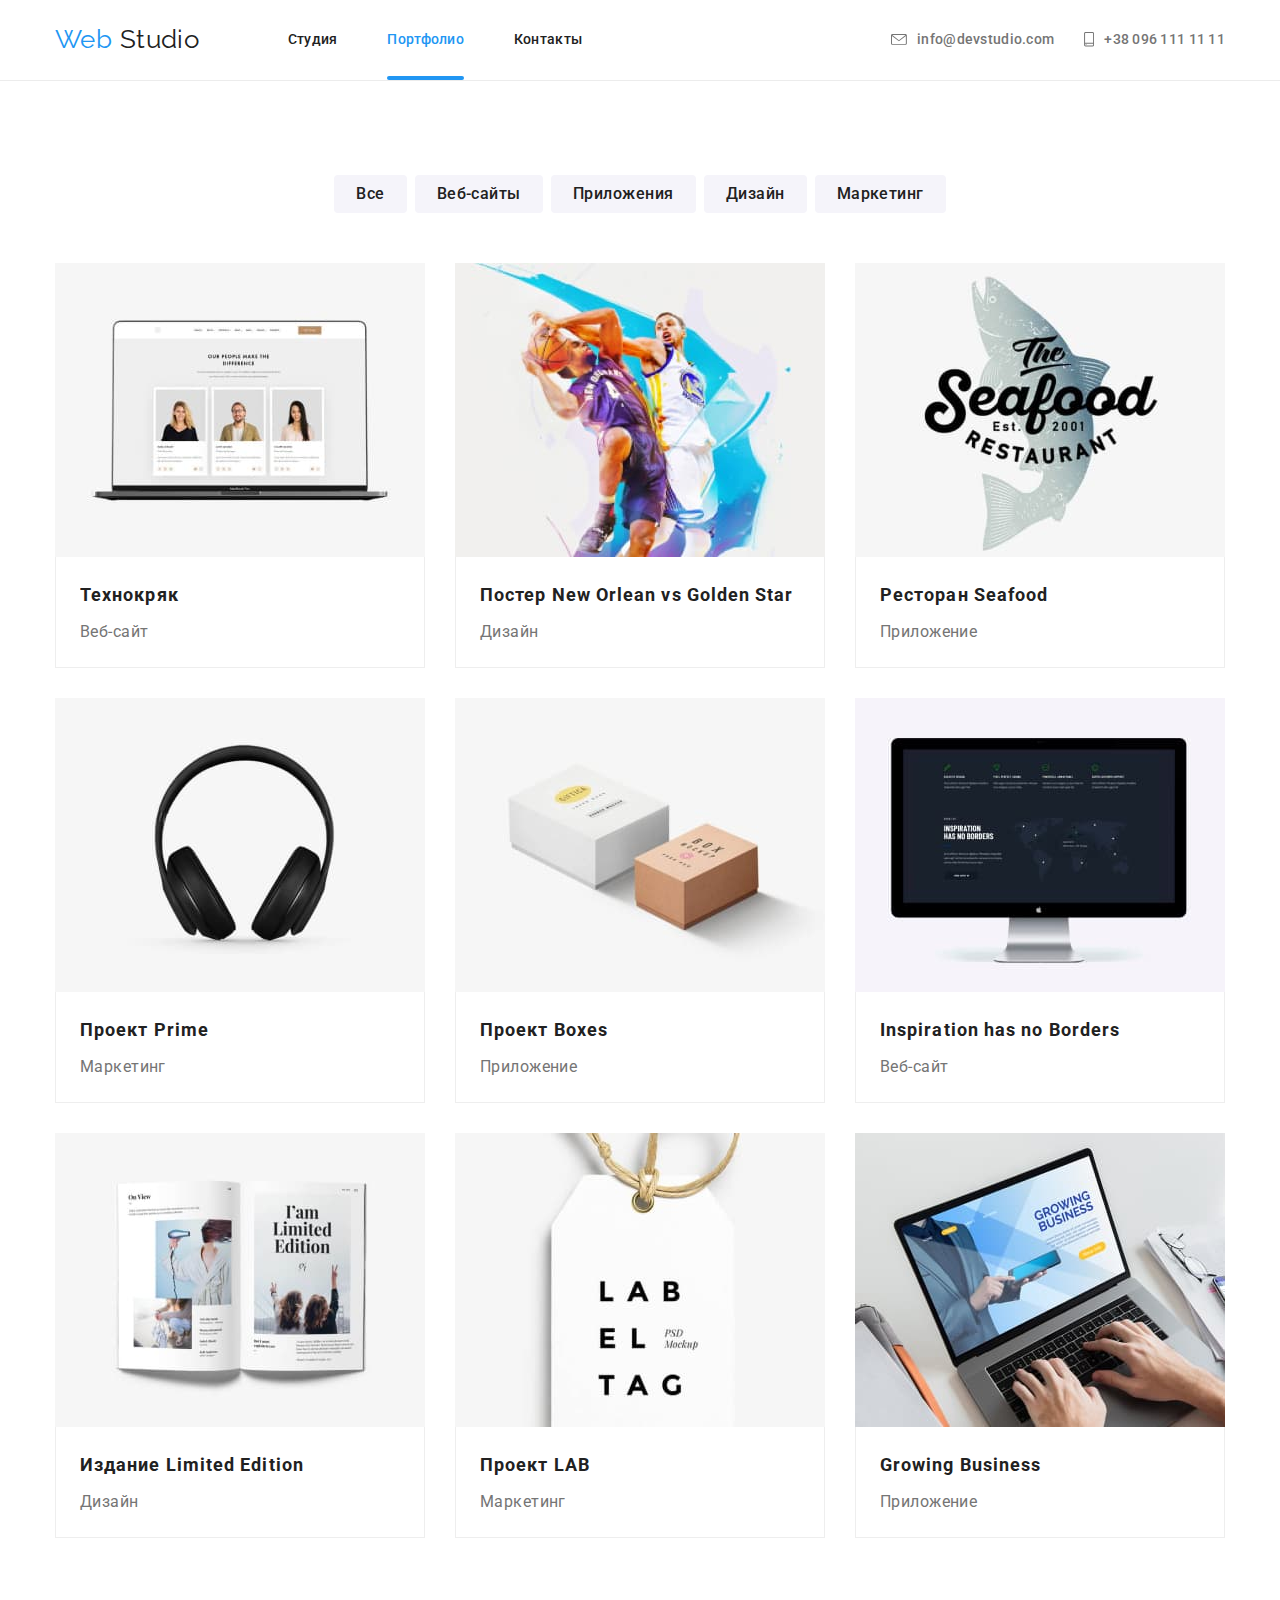
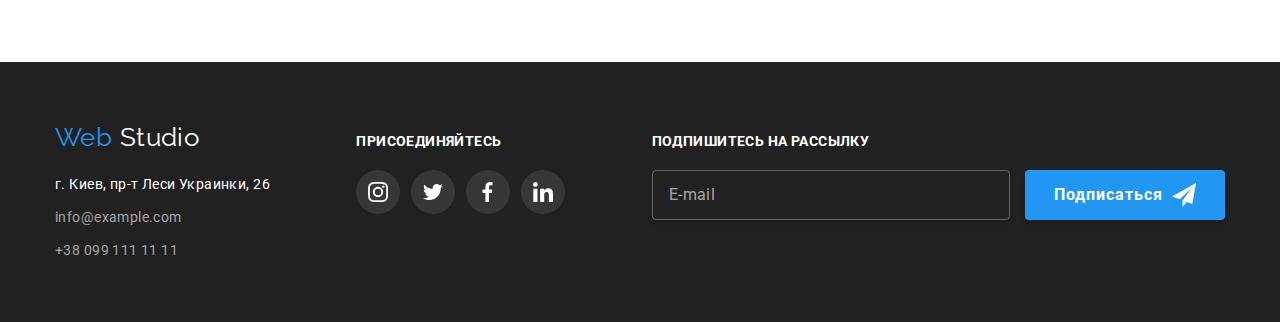
==== portfolio.html @ 3e9e4ef2 "Робить сайт адаптивним" ====
<!DOCTYPE html>
<html lang="ru">
  <head>
    <meta charset="UTF-8" />
    <meta name="viewport" content="width=device-width, initial-scale=1.0" />
    <title>Document</title>
    <link
      href="https://fonts.googleapis.com/css2?family=Raleway:wght@700&family=Roboto:wght@400;500;700;900&display=swap"
      rel="stylesheet"
    />
    <link
      rel="stylesheet"
      href="https://cdnjs.cloudflare.com/ajax/libs/modern-normalize/0.6.0/modern-normalize.min.css"
    />
    <link rel="stylesheet" href="./css/main.min.css" />
  </head>

  <body>
    <!--Шапка-->
    <header class="header">
      <div class="container header-content">
        <a href="./index.html" lang="en" class="logo--header">
          <span class="accent">Web</span> Studio</a
        >

        <div class="mobile-menu-container" id="menu-container" data-menu>
          <nav class="main-nav">
            <ul class="main-nav__nav">
              <li class="main-nav__item">
                <a href="./index.html" class="main-nav__link">Студия</a>
              </li>
              <li class="main-nav__item">
                <a
                  href="./portfolio.html"
                  class="main-nav__link main-nav__link--current accent"
                  >Портфолио</a
                >
              </li>
              <li class="main-nav__item">
                <a href="" class="main-nav__link">Контакты</a>
              </li>
            </ul>
          </nav>

          <ul class="contacts">
            <li class="contacts__item">
              <a href="mailto:info@devstudio.com" class="contacts__link"
                ><svg class="contacts__icon--envelope">
                  <use href="./images/sprite-opt.svg#envelope"></use>
                </svg>
                info@devstudio.com
              </a>
            </li>

            <li class="contacts__item">
              <a href="tel:+380961111111" class="contacts__link"
                ><svg class="contacts__icon--phone">
                  <use href="./images/sprite-opt.svg#smartphone"></use>
                </svg>
                +38 096 111 11 11
              </a>
            </li>
          </ul>
        </div>

        <button
          type="button"
          class="main-nav__mobile-menu-button"
          aria-expanded="false"
          aria-controls="menu-container"
          data-menu-button
        >
          <svg
            class="main-nav__mobile-menu-icon"
            aria-label="Переключатель мобильного меню"
          >
            <use
              class="main-nav__mobile-menu-icon--open"
              href="./images/sprite-opt.svg#icon-mobile-menu"
            ></use>
            <use
              class="main-nav__mobile-menu-icon--close"
              href="./images/sprite-opt.svg#icon-close-mobile-menu"
            ></use>
          </svg>
        </button>
      </div>
    </header>

    <!--Портфоліо-->
    <section class="portfolio-section">
      <div class="container">
        <ul class="filter">
          <li class="filter__item">
            <button type="button" class="filter__button">
              Все
            </button>
          </li>

          <li class="filter__item">
            <button type="button" class="filter__button">
              Веб-сайты
            </button>
          </li>

          <li class="filter__item">
            <button type="button" class="filter__button">Приложения</button>
          </li>

          <li class="filter__item">
            <button type="button" class="filter__button">Дизайн</button>
          </li>

          <li class="filter__item">
            <button type="button" class="filter__button">Маркетинг</button>
          </li>
        </ul>

        <ul class="portfolio-section__list">
          <li class="portfolio-section__item">
            <a href="" class="portfolio-section__link">
              <div class="portfolio-section__content">
                <img
                  srcset="
                    ./images/portfolio-01.jpg    1x,
                    ./images/portfolio-01@2x.jpg 2x
                  "
                  src="./images/portfolio-01.jpg"
                  alt="Экран ноутбука"
                />

                <p class="portfolio-section__description">
                  Технокряк это современная площадка распространения
                  коронавируса. Компании используют эту платформу для цифрового
                  шпионажа и атак на защищённые сервера конкурентов.
                </p>
              </div>
              <div class="portfolio-section__text-content">
                <h2 class="portfolio-section__title">Технокряк</h2>
                <p class="portfolio-section__work-type">Веб-сайт</p>
              </div>
            </a>
          </li>

          <li class="portfolio-section__item">
            <a href="" class="portfolio-section__link">
              <div class="portfolio-section__content">
                <img
                  srcset="
                    ./images/portfolio-02.jpg    1x,
                    ./images/portfolio-02@2x.jpg 2x
                  "
                  src="./images/portfolio-02.jpg"
                  alt="Два баскетболиста с мячем"
                />
                <p class="portfolio-section__description">
                  Lorem ipsum dolor sit amet consectetur adipisicing elit. Quasi
                  fuga, dolore in voluptatibus veritatis maiores. Error, facere
                  voluptates quisquam recusandae hic possimus, quasi
                  consectetur, ab dolor vitae eius facilis dicta.
                </p>
              </div>
              <div class="portfolio-section__text-content">
                <h2 class="portfolio-section__title">
                  Постер New Orlean vs Golden Star
                </h2>
                <p class="portfolio-section__work-type">Дизайн</p>
              </div>
            </a>
          </li>

          <li class="portfolio-section__item">
            <a href="" class="portfolio-section__link">
              <div class="portfolio-section__content">
                <img
                  srcset="
                    ./images/portfolio-03.jpg    1x,
                    ./images/portfolio-03@2x.jpg 2x
                  "
                  src="./images/portfolio-03.jpg"
                  alt="Лого ресторану Seafood"
                />
                <p class="portfolio-section__description">
                  Lorem ipsum dolor sit amet consectetur adipisicing elit. Quasi
                  fuga, dolore in voluptatibus veritatis maiores. Error, facere
                  voluptates quisquam recusandae hic possimus, quasi
                  consectetur, ab dolor vitae eius facilis dicta.
                </p>
              </div>
              <div class="portfolio-section__text-content">
                <h2 class="portfolio-section__title">Ресторан Seafood</h2>
                <p class="portfolio-section__work-type">Приложение</p>
              </div>
            </a>
          </li>

          <li class="portfolio-section__item">
            <a href="" class="portfolio-section__link">
              <div class="portfolio-section__content">
                <img
                  srcset="
                    ./images/portfolio-04.jpg    1x,
                    ./images/portfolio-04@2x.jpg 2x
                  "
                  src="./images/portfolio-04.jpg"
                  alt="Наушники"
                />
                <p class="portfolio-section__description">
                  Lorem ipsum dolor sit amet consectetur adipisicing elit. Quasi
                  fuga, dolore in voluptatibus veritatis maiores. Error, facere
                  voluptates quisquam recusandae hic possimus, quasi
                  consectetur, ab dolor vitae eius facilis dicta.
                </p>
              </div>
              <div class="portfolio-section__text-content">
                <h2 class="portfolio-section__title">Проект Prime</h2>
                <p class="portfolio-section__work-type">Маркетинг</p>
              </div>
            </a>
          </li>

          <li class="portfolio-section__item">
            <a href="" class="portfolio-section__link">
              <div class="portfolio-section__content">
                <img
                  srcset="
                    ./images/portfolio-05.jpg    1x,
                    ./images/portfolio-05@2x.jpg 2x
                  "
                  src="./images/portfolio-05.jpg"
                  alt="Две коробочки"
                />
                <p class="portfolio-section__description">
                  Lorem ipsum dolor sit amet consectetur adipisicing elit. Quasi
                  fuga, dolore in voluptatibus veritatis maiores. Error, facere
                  voluptates quisquam recusandae hic possimus, quasi
                  consectetur, ab dolor vitae eius facilis dicta.
                </p>
              </div>
              <div class="portfolio-section__text-content">
                <h2 class="portfolio-section__title">Проект Boxes</h2>
                <p class="portfolio-section__work-type">Приложение</p>
              </div>
            </a>
          </li>

          <li class="portfolio-section__item">
            <a href="" class="portfolio-section__link">
              <div class="portfolio-section__content">
                <img
                  srcset="
                    ./images/section2-3.jpg    1x,
                    ./images/section2-3@2x.jpg 2x
                  "
                  src="./images/section2-3.jpg"
                  alt="Чорный монитор"
                />
                <p class="portfolio-section__description">
                  Lorem ipsum dolor sit amet consectetur adipisicing elit. Quasi
                  fuga, dolore in voluptatibus veritatis maiores. Error, facere
                  voluptates quisquam recusandae hic possimus, quasi
                  consectetur, ab dolor vitae eius facilis dicta.
                </p>
              </div>
              <div class="portfolio-section__text-content">
                <h2 class="portfolio-section__title">
                  Inspiration has no Borders
                </h2>
                <p class="portfolio-section__work-type">Веб-сайт</p>
              </div>
            </a>
          </li>

          <li class="portfolio-section__item">
            <a href="" class="portfolio-section__link">
              <div class="portfolio-section__content">
                <img
                  srcset="
                    ./images/portfolio-07.jpg    1x,
                    ./images/portfolio-07@2x.jpg 2x
                  "
                  src="./images/portfolio-07.jpg"
                  alt="Разворот журнала"
                />
                <p class="portfolio-section__description">
                  Lorem ipsum dolor sit amet consectetur adipisicing elit. Quasi
                  fuga, dolore in voluptatibus veritatis maiores. Error, facere
                  voluptates quisquam recusandae hic possimus, quasi
                  consectetur, ab dolor vitae eius facilis dicta.
                </p>
              </div>
              <div class="portfolio-section__text-content">
                <h2 class="portfolio-section__title">
                  Издание Limited Edition
                </h2>
                <p class="portfolio-section__work-type">Дизайн</p>
              </div>
            </a>
          </li>

          <li class="portfolio-section__item">
            <a href="" class="portfolio-section__link">
              <div class="portfolio-section__content">
                <img
                  srcset="
                    ./images/portfolio-08.jpg    1x,
                    ./images/portfolio-08@2x.jpg 2x
                  "
                  src="./images/portfolio-08.jpg"
                  alt="Бирка"
                />
                <p class="portfolio-section__description">
                  Lorem ipsum dolor sit amet consectetur adipisicing elit. Quasi
                  fuga, dolore in voluptatibus veritatis maiores. Error, facere
                  voluptates quisquam recusandae hic possimus, quasi
                  consectetur, ab dolor vitae eius facilis dicta.
                </p>
              </div>
              <div class="portfolio-section__text-content">
                <h2 class="portfolio-section__title">Проект LAB</h2>
                <p class="portfolio-section__work-type">Маркетинг</p>
              </div>
            </a>
          </li>

          <li class="portfolio-section__item">
            <a href="" class="portfolio-section__link">
              <div class="portfolio-section__content">
                <img
                  srcset="
                    ./images/section2-1.jpg    1x,
                    ./images/section2-1@2x.jpg 2x
                  "
                  src="./images/section2-1.jpg"
                  alt="Ноутбук"
                />
                <p class="portfolio-section__description">
                  Lorem ipsum dolor sit amet consectetur adipisicing elit. Quasi
                  fuga, dolore in voluptatibus veritatis maiores. Error, facere
                  voluptates quisquam recusandae hic possimus, quasi
                  consectetur, ab dolor vitae eius facilis dicta.
                </p>
              </div>
              <div class="portfolio-section__text-content">
                <h2 class="portfolio-section__title">Growing Business</h2>
                <p class="portfolio-section__work-type">Приложение</p>
              </div>
            </a>
          </li>
        </ul>
      </div>
    </section>

    <!--Футер-->
    <footer class="footer">
      <div class="container footer--baseline">
        <div>
          <a href="./index.html" class="logo-footer">
            <span class="accent">Web</span> Studio
          </a>
          <address class="address">
            <a
              target="blanc"
              href="https://www.google.com.ua/maps/place/%D0%B1%D1%83%D0%BB.+%D0%9B%D0%B5%D1%81%D0%B8+%D0%A3%D0%BA%D1%80%D0%B0%D0%B8%D0%BD%D0%BA%D0%B8,+26,+%D0%9A%D0%B8%D0%B5%D0%B2,+02000/@50.4265807,30.5361971,17z/data=!3m1!4b1!4m5!3m4!1s0x40d4cf0e033ecbe9:0x57a4dffefec77da0!8m2!3d50.4265807!4d30.5383859?hl=ru"
              class="address__link"
              >г. Киев, пр-т Леси Украинки, 26
            </a>

            <div class="contacts-footer">
              <a href="mailto:info@example.com" class="address__link"
                >info@example.com</a
              >
              <a href="tel:380991111111" class="address__link"
                >+38 099 111 11 11</a
              >
            </div>
          </address>
        </div>

        <div class="socials-slogan">
          <p class="slogans__title">присоединяйтесь</p>
          <ul class="space-between">
            <li>
              <a href="" class="socials--dark">
                <svg class="socials__icon">
                  <use href="./images/sprite-opt.svg#instagram"></use>
                </svg>
              </a>
            </li>

            <li>
              <a href="" class="socials--dark">
                <svg class="socials__icon">
                  <use href="./images/sprite-opt.svg#twitter"></use>
                </svg>
              </a>
            </li>

            <li>
              <a href="" class="socials--dark">
                <svg class="socials__icon">
                  <use href="./images/sprite-opt.svg#facebook"></use>
                </svg>
              </a>
            </li>

            <li>
              <a href="" class="socials--dark">
                <svg class="socials__icon">
                  <use href="./images/sprite-opt.svg#linkedin"></use>
                </svg>
              </a>
            </li>
          </ul>
        </div>

        <form action="" class="subscription-form">
          <p class="slogans__title">Подпишитесь на рассылку</p>
          <input
            type="email"
            class="subscription-form__input"
            name="subscription-mail"
            placeholder="E-mail"
          />

          <div class="subscription-form__button-container">
            <button type="submit" class="subscription-form__button">
              Подписаться
            </button>

            <svg class="subscription-form__button-icon">
              <use href="./images/sprite-opt.svg#icon-send"></use>
            </svg>
          </div>
        </form>
      </div>
    </footer>

    <script src="./js/menu.js"></script>
  </body>
</html>
---- css/main.min.css ----
.logo--header,.logo--header:hover,.logo--header:focus,.logo-footer,.logo-footer:hover,.logo-footer:focus{color:#212121;font-family:Raleway, sans-serif;font-size:26px;line-height:1.19}@media screen and (max-width: 1199px){.logo--header,.logo--header:hover,.logo--header:focus,.logo-footer,.logo-footer:hover,.logo-footer:focus{font-size:24px;line-height:1.17}}body{background-color:#fff;color:#757575;padding:0;margin:0;font-family:Roboto, sans-serif;font-weight:400;font-size:14px;line-height:1.71;letter-spacing:0.03em}h1,h2,h3,h4,h5,h6{color:#212121;margin:0}img{display:block;width:100%;max-width:100%;height:auto}.container{margin-left:auto;margin-right:auto;padding-left:15px;padding-right:15px;width:480px}@media screen and (min-width: 768px){.container{width:768px}}@media screen and (min-width: 1200px){.container{width:1200px}}a{color:inherit;text-decoration:none;-webkit-transition:color 250ms cubic-bezier(0.4, 0, 0.2, 1);transition:color 250ms cubic-bezier(0.4, 0, 0.2, 1)}a:hover,a:focus{color:#2196f3}.accent{color:#2196f3}button{border-style:none;border-radius:4px;font-family:inherit;-webkit-transition:background-color 250ms cubic-bezier(0.4, 0, 0.2, 1),color 250ms cubic-bezier(0.4, 0, 0.2, 1);transition:background-color 250ms cubic-bezier(0.4, 0, 0.2, 1),color 250ms cubic-bezier(0.4, 0, 0.2, 1)}ul{padding:0;margin:0;list-style:none}p{margin:0}.space-between{display:-webkit-box;display:-ms-flexbox;display:flex;-webkit-box-align:center;-ms-flex-align:center;align-items:center;-webkit-box-pack:justify;-ms-flex-pack:justify;justify-content:space-between}.flex-center{display:-webkit-box;display:-ms-flexbox;display:flex;-webkit-box-align:center;-ms-flex-align:center;align-items:center;-webkit-box-pack:center;-ms-flex-pack:center;justify-content:center}.possibility-section,.clients-section,.portfolio-section{padding-top:60px;padding-bottom:60px}@media screen and (min-width: 1200px){.possibility-section,.clients-section,.portfolio-section{padding-top:94px;padding-bottom:94px}}.possibility-section__title,.team-section__title,.clients-section__title{font-weight:700;text-align:center;margin-bottom:30px;font-size:28px;line-height:1.18}@media screen and (min-width: 1200px){.possibility-section__title,.team-section__title,.clients-section__title{margin-bottom:50px;font-size:36px;line-height:1.17}}.header{border-bottom:1px solid #ececec}.header-content{position:relative}@media screen and (min-width: 768px){.header-content{display:-webkit-box;display:-ms-flexbox;display:flex;-webkit-box-align:center;-ms-flex-align:center;align-items:center;-webkit-box-pack:justify;-ms-flex-pack:justify;justify-content:space-between}}.mobile-menu-container{display:-webkit-box;display:-ms-flexbox;display:flex;-webkit-box-align:center;-ms-flex-align:center;align-items:center;-webkit-box-pack:justify;-ms-flex-pack:justify;justify-content:space-between}@media screen and (max-width: 767px){.mobile-menu-container{display:none;position:absolute;z-index:999;top:calc(100% + 1px);left:0;width:100%;padding:50px 60px 60px 60px;background-color:#fff}}.mobile-menu-container.is-open{display:block}@media screen and (min-width: 768px){.main-nav{display:-webkit-box;display:-ms-flexbox;display:flex;margin-right:84px}}@media screen and (min-width: 1200px){.main-nav{margin-right:309px}}.main-nav__nav{display:-webkit-box;display:-ms-flexbox;display:flex;color:#212121;font-weight:500;line-height:1.14;letter-spacing:0.02em}@media screen and (max-width: 767px){.main-nav__nav{-webkit-box-orient:vertical;-webkit-box-direction:normal;-ms-flex-direction:column;flex-direction:column;-webkit-box-align:center;-ms-flex-align:center;align-items:center;margin-bottom:50px}}.main-nav__item{position:relative;width:-webkit-max-content;width:-moz-max-content;width:max-content}@media screen and (max-width: 767px){.main-nav__item:not(:last-child){margin-bottom:20px}}@media screen and (min-width: 768px){.main-nav__item:not(:last-child){margin-right:50px}}.main-nav__link{display:inline-block;padding-top:10px;padding-bottom:10px}@media screen and (max-width: 767px){.main-nav__link{font-size:18px}}@media screen and (min-width: 768px){.main-nav__link{padding-top:32px;padding-bottom:32px}}.main-nav__link--current::after{position:absolute;bottom:0;left:0;content:'';display:inline-block;width:100%;height:4px;background-color:#2196f3;border-radius:2px}.contacts{-webkit-box-align:center;-ms-flex-align:center;align-items:center;font-weight:500;line-height:1.14;letter-spacing:0.02em}@media screen and (max-width: 767px){.contacts{display:-webkit-box;display:-ms-flexbox;display:flex;-webkit-box-orient:vertical;-webkit-box-direction:normal;-ms-flex-direction:column;flex-direction:column;-webkit-box-align:center;-ms-flex-align:center;align-items:center}}@media screen and (min-width: 1200px){.contacts{display:-webkit-box;display:-ms-flexbox;display:flex}}@media screen and (max-width: 767px){.contacts__item:not(:last-child){margin-bottom:16px}}@media screen and (min-width: 768px) and (max-width: 1199px){.contacts__item:not(:last-child){margin-bottom:10px}}@media screen and (min-width: 1200px){.contacts__item:not(:last-child){margin-right:30px}}.contacts__link{display:-webkit-box;display:-ms-flexbox;display:flex;-webkit-box-align:center;-ms-flex-align:center;align-items:center}.contacts__icon--envelope,.contacts__icon--phone{margin-right:10px;fill:currentColor}.contacts__icon--envelope{width:16px;height:11px}.contacts__icon--phone{width:10px;height:15px}.main-nav__mobile-menu-button{position:absolute;display:-webkit-inline-box;display:-ms-inline-flexbox;display:inline-flex;top:50%;right:15px;padding:0;-webkit-transform:translateY(-50%);transform:translateY(-50%);background-color:transparent}@media screen and (min-width: 768px){.main-nav__mobile-menu-button{display:none}}.main-nav__mobile-menu-icon{width:40px;height:40px}.main-nav__mobile-menu-button:hover .main-nav__mobile-menu-icon{fill:#2196f3}.main-nav__mobile-menu-icon--open{display:block}.main-nav__mobile-menu-button.is-open .main-nav__mobile-menu-icon--open{display:none}.main-nav__mobile-menu-icon--close{display:none}.main-nav__mobile-menu-button.is-open .main-nav__mobile-menu-icon--close{display:block}.logo--header,.logo--header:hover,.logo--header:focus,.logo-footer,.logo-footer:hover,.logo-footer:focus{color:#212121;font-family:Raleway, sans-serif;font-size:26px;line-height:1.19}@media screen and (max-width: 1199px){.logo--header,.logo--header:hover,.logo--header:focus,.logo-footer,.logo-footer:hover,.logo-footer:focus{font-size:24px;line-height:1.17}}.logo--header,.logo--header:hover,.logo--header:focus{display:block;padding-top:16px;padding-bottom:16px}@media screen and (min-width: 768px){.logo--header,.logo--header:hover,.logo--header:focus{padding-top:26px;padding-bottom:26px}}@media screen and (min-width: 1200px){.logo--header,.logo--header:hover,.logo--header:focus{padding-top:24px;padding-bottom:25px}}.logo-footer,.logo-footer:hover,.logo-footer:focus{display:block;color:#fff;margin-bottom:20px}@media screen and (max-width: 1199px){.logo-footer,.logo-footer:hover,.logo-footer:focus{text-align:center}}.hero{margin-left:auto;margin-right:auto;padding-top:118px;padding-bottom:118px;width:480px;background-color:rgba(47,48,58,0.8);background-repeat:no-repeat;background-size:cover;background-position:center;text-align:center}@media screen and (max-width: 767px){.hero{background-image:-webkit-gradient(linear, left top, right top, from(rgba(47,48,58,0.8)), to(rgba(47,48,58,0.8))),url(../images/hero-mobile.jpg);background-image:linear-gradient(to right, rgba(47,48,58,0.8), rgba(47,48,58,0.8)),url(../images/hero-mobile.jpg)}}@media screen and (max-width: 767px) and (min-device-pixel-ratio: 2), screen and (max-width: 767px) and (-webkit-min-device-pixel-ratio: 2), screen and (max-width: 767px) and (min-resolution: 192dpi), screen and (max-width: 767px) and (min-resolution: 2dppx){.hero{background-image:-webkit-gradient(linear, left top, right top, from(rgba(47,48,58,0.8)), to(rgba(47,48,58,0.8))),url(../images/hero-mobile@2x.jpg);background-image:linear-gradient(to right, rgba(47,48,58,0.8), rgba(47,48,58,0.8)),url(../images/hero-mobile@2x.jpg)}}@media screen and (min-width: 768px){.hero{width:768px;background-image:-webkit-gradient(linear, left top, right top, from(rgba(47,48,58,0.8)), to(rgba(47,48,58,0.8))),url(../images/hero-tablet.jpg);background-image:linear-gradient(to right, rgba(47,48,58,0.8), rgba(47,48,58,0.8)),url(../images/hero-tablet.jpg)}}@media screen and (min-width: 768px) and (min-device-pixel-ratio: 2), screen and (min-width: 768px) and (-webkit-min-device-pixel-ratio: 2), screen and (min-width: 768px) and (min-resolution: 192dpi), screen and (min-width: 768px) and (min-resolution: 2dppx){.hero{background-image:-webkit-gradient(linear, left top, right top, from(rgba(47,48,58,0.8)), to(rgba(47,48,58,0.8))),url(../images/hero-tablet@2x.jpg);background-image:linear-gradient(to right, rgba(47,48,58,0.8), rgba(47,48,58,0.8)),url(../images/hero-tablet@2x.jpg)}}@media screen and (min-width: 1200px){.hero{width:100%;max-width:1600px;padding-top:200px;padding-bottom:200px;background-image:-webkit-gradient(linear, left top, right top, from(rgba(47,48,58,0.8)), to(rgba(47,48,58,0.8))),url(../images/hero.jpg);background-image:linear-gradient(to right, rgba(47,48,58,0.8), rgba(47,48,58,0.8)),url(../images/hero.jpg)}}@media screen and (min-width: 1200px) and (min-device-pixel-ratio: 2), screen and (min-width: 1200px) and (-webkit-min-device-pixel-ratio: 2), screen and (min-width: 1200px) and (min-resolution: 192dpi), screen and (min-width: 1200px) and (min-resolution: 2dppx){.hero{background-image:-webkit-gradient(linear, left top, right top, from(rgba(47,48,58,0.8)), to(rgba(47,48,58,0.8))),url(../images/hero@2x.jpg);background-image:linear-gradient(to right, rgba(47,48,58,0.8), rgba(47,48,58,0.8)),url(../images/hero@2x.jpg)}}.hero__title{color:#fff;margin-left:auto;margin-right:auto;margin-bottom:30px;width:360px;font-size:26px;line-height:1.62;font-weight:900;letter-spacing:0.06em;text-align:center;text-transform:uppercase}@media screen and (min-width: 1200px){.hero__title{width:696px;font-size:44px;line-height:1.36}}.hero__button{display:inline-block;padding:10px 32px;background-color:#2196f3;color:#fff;border-radius:4px;min-width:200px;font-weight:700;font-size:16px;line-height:1.87;letter-spacing:0.06em;text-align:center;-webkit-box-shadow:0px 4px 4px rgba(0,0,0,0.15);box-shadow:0px 4px 4px rgba(0,0,0,0.15);-webkit-transition:background-color 250ms cubic-bezier(0.4, 0, 0.2, 1);transition:background-color 250ms cubic-bezier(0.4, 0, 0.2, 1)}.hero__button:hover,.hero__button:focus{color:#fff;background-color:#188ce8}.advantages-section{padding-top:60px}@media screen and (max-width: 1199px){.advantages-section{margin-bottom:60px}}@media screen and (min-width: 1200px){.advantages-section{padding-top:94px}}@media screen and (min-width: 768px){.advantages-section__list{display:-webkit-box;display:-ms-flexbox;display:flex;-webkit-box-align:initial;-ms-flex-align:initial;align-items:initial;-webkit-box-pack:justify;-ms-flex-pack:justify;justify-content:space-between;-ms-flex-wrap:wrap;flex-wrap:wrap}}@media screen and (min-width: 768px){.advantages-section__item{width:calc((100% - 30px) / 2)}}@media screen and (min-width: 1200px){.advantages-section__item{width:calc((100% - 90px) / 4)}}@media screen and (max-width: 767px){.advantages-section__item:not(:last-child){margin-bottom:30px}}@media screen and (min-width: 768px) and (max-width: 1199px){.advantages-section__item:not(:nth-last-child(-n+2)){margin-bottom:30px}}.advantages-section__icon{display:-webkit-box;display:-ms-flexbox;display:flex;-webkit-box-align:center;-ms-flex-align:center;align-items:center;-webkit-box-pack:center;-ms-flex-pack:center;justify-content:center;width:100%;height:120px;background-color:#f5f4fa;margin-bottom:30px;border-radius:4px}.advantages-section__icon--size{width:70px;height:70px}.advantages-section__title{margin-bottom:10px;font-weight:700;font-size:14px;line-height:1.14;text-transform:uppercase}@media screen and (max-width: 767px){.advantages-section__title{text-align:center}}@media screen and (max-width: 1199px){.possibility-section{display:none}}.possibility-section__item{position:relative;width:calc((100% - 60px) / 3)}.possibility-section__label{position:absolute;bottom:0;width:100%;color:#fff;background-color:rgba(47,48,58,0.8);padding-top:27px;padding-bottom:27px;font-weight:700;font-size:14px;line-height:1.14;text-transform:uppercase;text-align:center}.team-section{background-color:#f5f4fa;margin-left:auto;margin-right:auto;padding-top:60px;padding-bottom:60px}@media screen and (min-width: 1199px){.team-section{padding-top:94px;padding-bottom:94px}}@media screen and (min-width: 768px){.team-section__list{display:-webkit-box;display:-ms-flexbox;display:flex;-webkit-box-align:initial;-ms-flex-align:initial;align-items:initial;-webkit-box-pack:justify;-ms-flex-pack:justify;justify-content:space-between;-ms-flex-wrap:wrap;flex-wrap:wrap}}.team-section__item{background-color:#fff;-webkit-box-shadow:0px 2px 1px rgba(0,0,0,0.2),0px 1px 1px rgba(0,0,0,0.14),0px 1px 3px rgba(0,0,0,0.12);box-shadow:0px 2px 1px rgba(0,0,0,0.2),0px 1px 1px rgba(0,0,0,0.14),0px 1px 3px rgba(0,0,0,0.12);border-radius:0px 0px 4px 4px}@media screen and (min-width: 768px){.team-section__item{width:calc((100% - 30px) / 2)}}@media screen and (min-width: 1200px){.team-section__item{width:calc((100% - 90px) / 4)}}@media screen and (max-width: 767px){.team-section__item:not(:last-child){margin-bottom:30px}}@media screen and (min-width: 768px) and (max-width: 1199px){.team-section__item:not(:nth-last-child(-n+2)){margin-bottom:30px}}.team-section__text-content{padding-top:30px;padding-bottom:24px;padding-left:112px;padding-right:112px}@media screen and (min-width: 768px){.team-section__text-content{padding-left:74px;padding-right:74px}}@media screen and (min-width: 1200px){.team-section__text-content{padding-left:32px;padding-right:32px}}.team-section__name,.team-section__position{font-size:16px;line-height:1.19;text-align:center}.team-section__name{margin-bottom:10px;font-weight:500}.team-section__position{margin-bottom:16px}.socials,.socials--dark{background-color:#fff;fill:#afb1b8;border-radius:50%;width:44px;height:44px;-webkit-transition:background-color 250ms cubic-bezier(0.4, 0, 0.2, 1),fill 250ms cubic-bezier(0.4, 0, 0.2, 1);transition:background-color 250ms cubic-bezier(0.4, 0, 0.2, 1),fill 250ms cubic-bezier(0.4, 0, 0.2, 1)}.socials:hover,.socials--dark:hover,.socials:focus,.socials--dark:focus{background-color:#2196f3;fill:#fff}.socials--dark{display:-webkit-box;display:-ms-flexbox;display:flex;-webkit-box-align:center;-ms-flex-align:center;align-items:center;-webkit-box-pack:center;-ms-flex-pack:center;justify-content:center;background-color:rgba(255,255,255,0.1);fill:#fff}.socials__icon{width:20px;height:20px}.clients-section__item{width:calc((100% - 30px) / 2)}@media screen and (min-width: 768px){.clients-section__item{width:calc((100% - 60px) / 3)}}@media screen and (min-width: 1200px){.clients-section__item{width:calc((100% - 150px) / 6)}}@media screen and (max-width: 767px){.clients-section__item:not(:nth-last-child(-n+2)){margin-bottom:30px}}@media screen and (min-width: 768px) and (max-width: 1199px){.clients-section__item:not(:nth-last-child(-n+3)){margin-bottom:30px}}.clients-section__list{display:-webkit-box;display:-ms-flexbox;display:flex;-webkit-box-align:initial;-ms-flex-align:initial;align-items:initial;-webkit-box-pack:justify;-ms-flex-pack:justify;justify-content:space-between;-ms-flex-wrap:wrap;flex-wrap:wrap}.clients-section__link{display:-webkit-box;display:-ms-flexbox;display:flex;-webkit-box-align:center;-ms-flex-align:center;align-items:center;-webkit-box-pack:center;-ms-flex-pack:center;justify-content:center;height:90px;fill:#afb1b8;border:1px solid #afb1b8;border-radius:4px;-webkit-transition:fill 250ms cubic-bezier(0.4, 0, 0.2, 1),border-color 250ms cubic-bezier(0.4, 0, 0.2, 1);transition:fill 250ms cubic-bezier(0.4, 0, 0.2, 1),border-color 250ms cubic-bezier(0.4, 0, 0.2, 1)}.clients-section__link:hover,.clients-section__link:focus{fill:#2196f3;border-color:#2196f3}.clients-section__client-1{width:44px;height:49px}.clients-section__client-2{width:40px;height:50px}.clients-section__client-3{width:41px;height:42px}.clients-section__client-4{width:80px;height:42px}.clients-section__client-5{width:59px;height:47px}.clients-section__client-6{width:88px;height:45px}.footer{background-color:#212121;color:#fff;padding-top:60px;padding-bottom:60px}@media screen and (min-width: 768px){.footer--baseline{display:-webkit-box;display:-ms-flexbox;display:flex;-webkit-box-align:center;-ms-flex-align:center;align-items:center;-webkit-box-pack:justify;-ms-flex-pack:justify;justify-content:space-between;-webkit-box-align:baseline;-ms-flex-align:baseline;align-items:baseline}}@media screen and (min-width: 768px) and (max-width: 1199px){.footer--baseline{-ms-flex-wrap:wrap;flex-wrap:wrap;-webkit-box-pack:center;-ms-flex-pack:center;justify-content:center;padding-left:76px;padding-right:89px}}.address{font-style:normal}@media screen and (max-width: 1199px){.address{margin-bottom:60px;text-align:center}}.address__link:not(:last-child){display:block;margin-bottom:8px}@media screen and (min-width: 1200px){.address__link:not(:last-child){margin-bottom:9px}}.contacts-footer{color:rgba(255,255,255,0.6)}.socials-slogan{width:209px;margin-left:auto;margin-right:auto}@media screen and (max-width: 767px){.socials-slogan{margin-bottom:60px}}@media screen and (min-width: 768px) and (max-width: 1199px){.socials-slogan{margin-left:auto;margin-right:0}}.slogans__title{margin-bottom:20px;font-weight:700;line-height:1.14;text-transform:uppercase}@media screen and (max-width: 1199px){.slogans__title{text-align:center}}@media screen and (min-width: 768px) and (max-width: 1199px){.subscription-form{width:100%}}.subscription-form__input{height:50px;padding-left:16px;padding-right:16px;font-size:16px;line-height:1.25;letter-spacing:0.03em;color:rgba(255,255,255,0.6);background-color:transparent;border:1px solid rgba(255,255,255,0.3);-webkit-box-shadow:0px 4px 4px rgba(0,0,0,0.15);box-shadow:0px 4px 4px rgba(0,0,0,0.15);border-radius:4px}.subscription-form__input::-webkit-input-placeholder{font-size:16px;letter-spacing:0.03em;color:rgba(255,255,255,0.6)}.subscription-form__input:-ms-input-placeholder{font-size:16px;letter-spacing:0.03em;color:rgba(255,255,255,0.6)}.subscription-form__input::-ms-input-placeholder{font-size:16px;letter-spacing:0.03em;color:rgba(255,255,255,0.6)}.subscription-form__input::placeholder{font-size:16px;letter-spacing:0.03em;color:rgba(255,255,255,0.6)}@media screen and (max-width: 767px){.subscription-form__input{width:100%}}@media screen and (min-width: 768px){.subscription-form__input{width:450px;margin-left:calc((100% - 450px) / 2)}}@media screen and (min-width: 1200px){.subscription-form__input{width:358px;margin-left:0;margin-right:12px}}@media screen and (max-width: 1199px){.subscription-form__input{margin-bottom:20px}}.subscription-form__button-container{position:relative;display:inline-block}@media screen and (max-width: 1199px){.subscription-form__button-container{margin-left:calc((100% - 200px) / 2)}}.subscription-form__button{width:200px;height:50px;padding-left:29px;padding-right:62px;font-weight:700;font-size:16px;line-height:1.87;letter-spacing:0.06em;text-align:left;color:#fff;background-color:#2196f3;-webkit-box-shadow:0px 4px 4px rgba(0,0,0,0.15);box-shadow:0px 4px 4px rgba(0,0,0,0.15)}.subscription-form__button:hover,.subscription-form__button:focus{background-color:#188ce8}.subscription-form__button-icon{position:absolute;top:50%;right:29px;pointer-events:none;width:24px;height:24px;-webkit-transform:translateY(-50%);transform:translateY(-50%)}.backdrop{position:fixed;display:-webkit-box;display:-ms-flexbox;display:flex;-webkit-box-align:center;-ms-flex-align:center;align-items:center;-webkit-box-pack:center;-ms-flex-pack:center;justify-content:center;top:0;background-color:rgba(0,0,0,0.2);width:100%;height:100%;opacity:1;pointer-events:initial;-webkit-transition:opacity 250ms cubic-bezier(0.4, 0, 0.2, 1);transition:opacity 250ms cubic-bezier(0.4, 0, 0.2, 1)}.is-transparent{opacity:0;pointer-events:none;-webkit-transition:opacity 250ms cubic-bezier(0.4, 0, 0.2, 1);transition:opacity 250ms cubic-bezier(0.4, 0, 0.2, 1)}.order-form{position:absolute;padding:40px;width:calc(100% - 30px);color:#212121;background-color:#fff;-webkit-box-shadow:0px 2px 1px rgba(0,0,0,0.2),0px 1px 1px rgba(0,0,0,0.14),0px 1px 3px rgba(0,0,0,0.12);box-shadow:0px 2px 1px rgba(0,0,0,0.2),0px 1px 1px rgba(0,0,0,0.14),0px 1px 3px rgba(0,0,0,0.12);border-radius:4px}@media screen and (min-width: 768px){.order-form{width:450px}}@media screen and (min-width: 1200px){.order-form{width:528px}}.order-form__slogan{display:block;margin-bottom:30px;color:#212121;font-size:20px;line-height:1.5;text-align:center}@media screen and (min-width: 1200px){.order-form__slogan{line-height:1.15}}.order-form__item-container,.order-form__item-container--margin-textarea,.checkbox{position:relative;display:block;margin-bottom:28px}.order-form__item-container--margin-textarea{margin-bottom:20px}.checkbox{display:-webkit-box;display:-ms-flexbox;display:flex;margin-bottom:30px;-webkit-box-align:center;-ms-flex-align:center;align-items:center}@media screen and (max-width: 1199px){.checkbox{font-size:12px}}@media screen and (min-width: 1200px){.checkbox{padding-left:13px}}.checkbox__icon,.is-hidden{position:absolute;width:1px;height:1px;margin:-1px;border:0;padding:0;clip:rect(0 0 0 0);overflow:hidden}.checkbox__custom-icon{display:inline-block;width:15px;height:15px;margin-right:8px;border:2px solid #212121;border-radius:2px;-webkit-transition:background-color 250ms cubic-bezier(0.4, 0, 0.2, 1);transition:background-color 250ms cubic-bezier(0.4, 0, 0.2, 1)}.checkbox__icon:checked+.checkbox__custom-icon{border-color:#2196f3;background-color:#2196f3;background-image:url("../images/icon-checkbox.svg");background-size:contain;background-origin:border-box}.order-form__agreement-link{text-decoration:underline;color:#2196f3}.order-form__label,.order-form__label--comment-position{position:absolute;top:50%;left:42px;-webkit-transform:translateY(-50%);transform:translateY(-50%);-webkit-transition:color 250ms cubic-bezier(0.4, 0, 0.2, 1),font-size 250ms cubic-bezier(0.4, 0, 0.2, 1),line-height 250ms cubic-bezier(0.4, 0, 0.2, 1),-webkit-transform 250ms cubic-bezier(0.4, 0, 0.2, 1);transition:color 250ms cubic-bezier(0.4, 0, 0.2, 1),font-size 250ms cubic-bezier(0.4, 0, 0.2, 1),line-height 250ms cubic-bezier(0.4, 0, 0.2, 1),-webkit-transform 250ms cubic-bezier(0.4, 0, 0.2, 1);transition:transform 250ms cubic-bezier(0.4, 0, 0.2, 1),color 250ms cubic-bezier(0.4, 0, 0.2, 1),font-size 250ms cubic-bezier(0.4, 0, 0.2, 1),line-height 250ms cubic-bezier(0.4, 0, 0.2, 1);transition:transform 250ms cubic-bezier(0.4, 0, 0.2, 1),color 250ms cubic-bezier(0.4, 0, 0.2, 1),font-size 250ms cubic-bezier(0.4, 0, 0.2, 1),line-height 250ms cubic-bezier(0.4, 0, 0.2, 1),-webkit-transform 250ms cubic-bezier(0.4, 0, 0.2, 1)}.order-form__label--comment-position{top:12px;left:16px;-webkit-transform:translateY(0);transform:translateY(0)}.order-form__item{width:100%;height:40px;padding-left:42px;padding-right:18px;color:#212121;letter-spacing:0.01em;border:1px solid rgba(33,33,33,0.2);border-radius:4px}.order-form__item[name='comment']{resize:none;height:120px;padding:12px 16px}.order-form__item:focus+.order-form__label,.order-form__item:focus+.order-form__label--comment-position,.order-form__item:not(:placeholder-shown)+.order-form__label,.order-form__item:not(:placeholder-shown)+.order-form__label--comment-position{color:#2196f3;-webkit-transform:translate(-24px, -36px);transform:translate(-24px, -36px);font-size:12px;line-height:1.17;-webkit-transition:color 250ms cubic-bezier(0.4, 0, 0.2, 1),font-size 250ms cubic-bezier(0.4, 0, 0.2, 1),line-height 250ms cubic-bezier(0.4, 0, 0.2, 1),-webkit-transform 250ms cubic-bezier(0.4, 0, 0.2, 1);transition:color 250ms cubic-bezier(0.4, 0, 0.2, 1),font-size 250ms cubic-bezier(0.4, 0, 0.2, 1),line-height 250ms cubic-bezier(0.4, 0, 0.2, 1),-webkit-transform 250ms cubic-bezier(0.4, 0, 0.2, 1);transition:transform 250ms cubic-bezier(0.4, 0, 0.2, 1),color 250ms cubic-bezier(0.4, 0, 0.2, 1),font-size 250ms cubic-bezier(0.4, 0, 0.2, 1),line-height 250ms cubic-bezier(0.4, 0, 0.2, 1);transition:transform 250ms cubic-bezier(0.4, 0, 0.2, 1),color 250ms cubic-bezier(0.4, 0, 0.2, 1),font-size 250ms cubic-bezier(0.4, 0, 0.2, 1),line-height 250ms cubic-bezier(0.4, 0, 0.2, 1),-webkit-transform 250ms cubic-bezier(0.4, 0, 0.2, 1)}.order-form__item:not(:focus)+.order-form__label,.order-form__item:not(:focus)+.order-form__label--comment-position{color:#212121}.order-form__item:focus+.order-form__label--comment-position,.order-form__item:not(:placeholder-shown)+.order-form__label--comment-position{-webkit-transform:translateY(-30px);transform:translateY(-30px)}.order-form__icon{top:50%;left:18px;position:absolute;width:18px;height:18px;fill:currentColor;-webkit-transform:translateY(-50%);transform:translateY(-50%);-webkit-transition:fill 250ms cubic-bezier(0.4, 0, 0.2, 1);transition:fill 250ms cubic-bezier(0.4, 0, 0.2, 1)}.order-form__item:focus ~ .order-form__icon{fill:#2196f3;-webkit-transition:fill 250ms cubic-bezier(0.4, 0, 0.2, 1);transition:fill 250ms cubic-bezier(0.4, 0, 0.2, 1)}.order-form__submit-button{display:block;background-color:#2196f3;color:#fff;margin-left:auto;margin-right:auto;padding:10px;width:200px;height:50px;font-weight:700;font-size:16px;line-height:1.87;letter-spacing:0.06em;-webkit-box-shadow:0px 4px 4px rgba(0,0,0,0.15);box-shadow:0px 4px 4px rgba(0,0,0,0.15)}.order-form__submit-button:hover,.order-form__submit-button:focus,.order-form__submit-button:active{background-color:#188ce8}.close-button{position:absolute;top:8px;right:8px}.close-button__button{display:block;padding:0;width:30px;height:30px;background-color:#fff;border-radius:50%;border:1px solid rgba(0,0,0,0.1)}.close-button__icon{position:absolute;top:50%;right:50%;width:11px;height:11px;pointer-events:none;-webkit-transform:translate(50%, -50%);transform:translate(50%, -50%);-webkit-transition:fill 250ms cubic-bezier(0.4, 0, 0.2, 1);transition:fill 250ms cubic-bezier(0.4, 0, 0.2, 1)}.close-button__button:hover+.close-button__icon,.close-button__button:focus+.close-button__icon{fill:#2196f3}.filter{display:-webkit-box;display:-ms-flexbox;display:flex;-ms-flex-wrap:wrap;flex-wrap:wrap;margin-bottom:40px}@media screen and (min-width: 768px){.filter{-webkit-box-pack:center;-ms-flex-pack:center;justify-content:center;margin-bottom:30px}}@media screen and (min-width: 1200px){.filter{margin-bottom:50px}}@media screen and (max-width: 767px){.filter__item:first-child{margin-bottom:15px}}.filter__item:not(:last-child){margin-right:8px}@media screen and (min-width: 768px){.portfolio-section__list{display:-webkit-box;display:-ms-flexbox;display:flex;-webkit-box-align:initial;-ms-flex-align:initial;align-items:initial;-webkit-box-pack:justify;-ms-flex-pack:justify;justify-content:space-between;-ms-flex-wrap:wrap;flex-wrap:wrap}}.portfolio-section__item:not(:last-child){margin-bottom:30px}@media screen and (min-width: 768px){.portfolio-section__item{width:calc((100% - 30px) / 2)}.portfolio-section__item:not(:nth-last-child(-n+2)){margin-bottom:30px}}@media screen and (min-width: 1200px){.portfolio-section__item{width:calc((100% - 60px) / 3)}.portfolio-section__item:not(:nth-last-child(-n+3)){margin-bottom:30px}}.portfolio-section__link{display:block;-webkit-transition:-webkit-box-shadow 250ms cubic-bezier(0.4, 0, 0.2, 1);transition:-webkit-box-shadow 250ms cubic-bezier(0.4, 0, 0.2, 1);transition:box-shadow 250ms cubic-bezier(0.4, 0, 0.2, 1);transition:box-shadow 250ms cubic-bezier(0.4, 0, 0.2, 1), -webkit-box-shadow 250ms cubic-bezier(0.4, 0, 0.2, 1)}.portfolio-section__link:hover,.portfolio-section__link:focus{-webkit-box-shadow:1px 4px 6px rgba(0,0,0,0.16),0px 4px 4px rgba(0,0,0,0.06),0px 1px 1px rgba(0,0,0,0.12);box-shadow:1px 4px 6px rgba(0,0,0,0.16),0px 4px 4px rgba(0,0,0,0.06),0px 1px 1px rgba(0,0,0,0.12);color:#757575}.portfolio-section__content{position:relative;overflow:hidden}.portfolio-section__description{position:absolute;top:0;-webkit-transform:translateY(100%);transform:translateY(100%);display:block;opacity:0;max-width:100%;padding-top:77px;padding-bottom:77px;padding-left:24px;padding-right:24px;color:#fff;background-color:rgba(33,150,243,0.9);font-size:18px;line-height:1.56;-webkit-transition:opacity 250ms cubic-bezier(0.4, 0, 0.2, 1),-webkit-transform 250ms cubic-bezier(0.4, 0, 0.2, 1);transition:opacity 250ms cubic-bezier(0.4, 0, 0.2, 1),-webkit-transform 250ms cubic-bezier(0.4, 0, 0.2, 1);transition:opacity 250ms cubic-bezier(0.4, 0, 0.2, 1),transform 250ms cubic-bezier(0.4, 0, 0.2, 1);transition:opacity 250ms cubic-bezier(0.4, 0, 0.2, 1),transform 250ms cubic-bezier(0.4, 0, 0.2, 1),-webkit-transform 250ms cubic-bezier(0.4, 0, 0.2, 1)}.portfolio-section__link:hover .portfolio-section__description,.portfolio-section__link:focus .portfolio-section__description{opacity:1;-webkit-transform:translateY(0);transform:translateY(0)}@media screen and (min-width: 768px){.portfolio-section__description{padding-top:49px;padding-bottom:49px}}@media screen and (min-width: 1200px){.portfolio-section__description{padding-top:63px;padding-bottom:63px}}.portfolio-section__text-content{padding:20px 24px;border-right:1px solid #eeeeee;border-bottom:1px solid #eeeeee;border-left:1px solid #eeeeee}.portfolio-section__title{margin-bottom:4px;font-weight:700;font-size:18px;line-height:2;letter-spacing:0.06em;white-space:nowrap;overflow:hidden;text-overflow:ellipsis}.portfolio-section__work-type{font-size:16px;line-height:1.87}.filter__button{background-color:#f5f4fa;color:#212121;padding:6px 22px;font-weight:500;font-size:16px;line-height:1.63;letter-spacing:0.03em}.filter__button:hover,.filter__button:focus,.filter__button:active{background-color:#2196f3;color:#fff;-webkit-box-shadow:0px 2px 2px rgba(0,0,0,0.12),0px 1px 2px rgba(0,0,0,0.08),0px 3px 1px rgba(0,0,0,0.1);box-shadow:0px 2px 2px rgba(0,0,0,0.12),0px 1px 2px rgba(0,0,0,0.08),0px 3px 1px rgba(0,0,0,0.1)}
/*# sourceMappingURL=main.min.css.map */
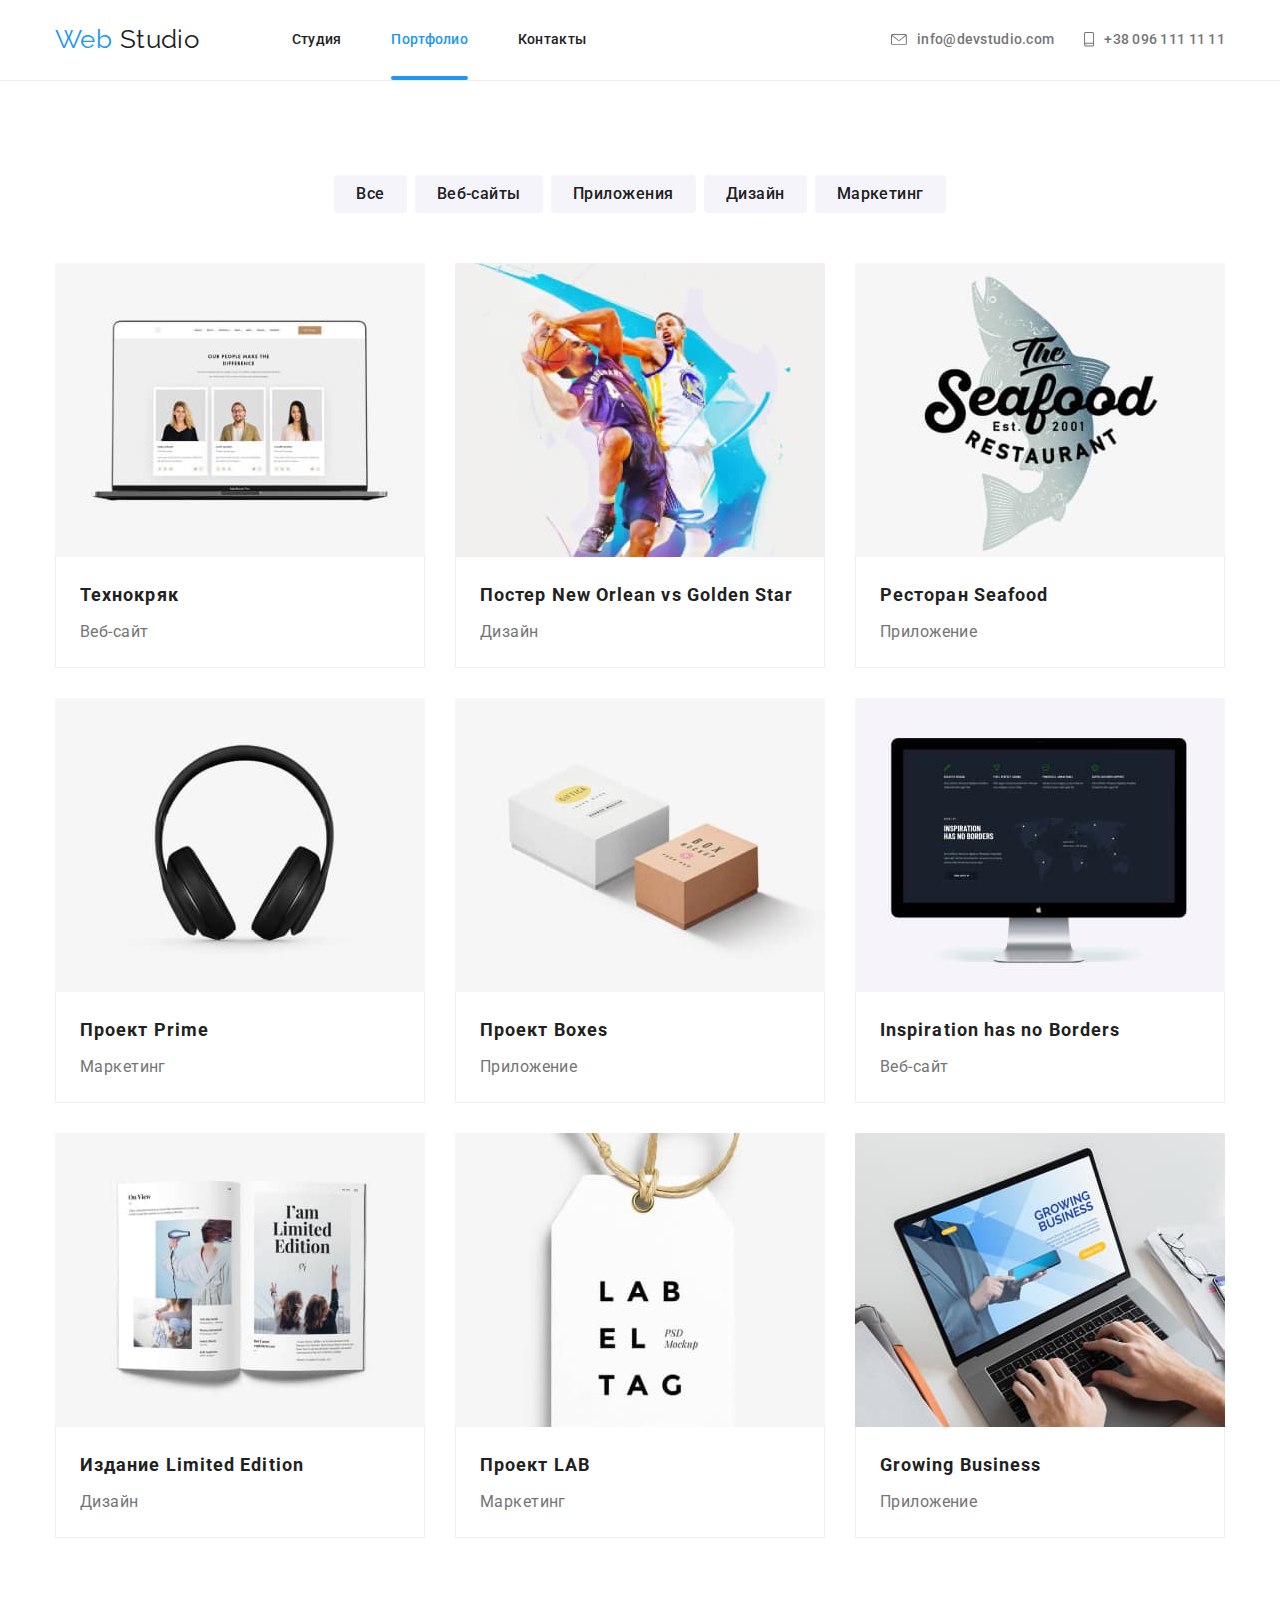
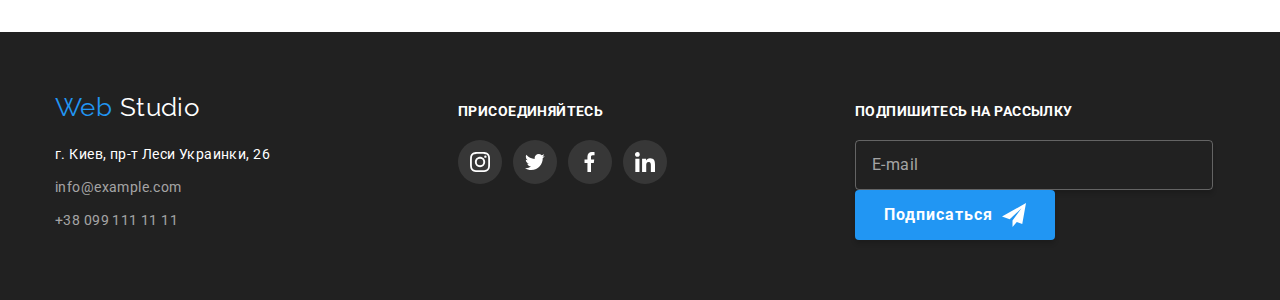
==== commit 34f19aa2: "Виправляє відображення на різних ширинах екранів" ====
--- a/portfolio.html
+++ b/portfolio.html
@@ -29,7 +29,7 @@
               <li class="main-nav__item">
                 <a href="./index.html" class="main-nav__link">Студия</a>
               </li>
-              <li class="main-nav__item">
+              <li class="main-nav__item main-nav__item--current">
                 <a
                   href="./portfolio.html"
                   class="main-nav__link main-nav__link--current accent"
--- a/css/main.min.css
+++ b/css/main.min.css
@@ -1,2 +1,2 @@
-.logo--header,.logo--header:hover,.logo--header:focus,.logo-footer,.logo-footer:hover,.logo-footer:focus{color:#212121;font-family:Raleway, sans-serif;font-size:26px;line-height:1.19}@media screen and (max-width: 1199px){.logo--header,.logo--header:hover,.logo--header:focus,.logo-footer,.logo-footer:hover,.logo-footer:focus{font-size:24px;line-height:1.17}}body{background-color:#fff;color:#757575;padding:0;margin:0;font-family:Roboto, sans-serif;font-weight:400;font-size:14px;line-height:1.71;letter-spacing:0.03em}h1,h2,h3,h4,h5,h6{color:#212121;margin:0}img{display:block;width:100%;max-width:100%;height:auto}.container{margin-left:auto;margin-right:auto;padding-left:15px;padding-right:15px;width:480px}@media screen and (min-width: 768px){.container{width:768px}}@media screen and (min-width: 1200px){.container{width:1200px}}a{color:inherit;text-decoration:none;-webkit-transition:color 250ms cubic-bezier(0.4, 0, 0.2, 1);transition:color 250ms cubic-bezier(0.4, 0, 0.2, 1)}a:hover,a:focus{color:#2196f3}.accent{color:#2196f3}button{border-style:none;border-radius:4px;font-family:inherit;-webkit-transition:background-color 250ms cubic-bezier(0.4, 0, 0.2, 1),color 250ms cubic-bezier(0.4, 0, 0.2, 1);transition:background-color 250ms cubic-bezier(0.4, 0, 0.2, 1),color 250ms cubic-bezier(0.4, 0, 0.2, 1)}ul{padding:0;margin:0;list-style:none}p{margin:0}.space-between{display:-webkit-box;display:-ms-flexbox;display:flex;-webkit-box-align:center;-ms-flex-align:center;align-items:center;-webkit-box-pack:justify;-ms-flex-pack:justify;justify-content:space-between}.flex-center{display:-webkit-box;display:-ms-flexbox;display:flex;-webkit-box-align:center;-ms-flex-align:center;align-items:center;-webkit-box-pack:center;-ms-flex-pack:center;justify-content:center}.possibility-section,.clients-section,.portfolio-section{padding-top:60px;padding-bottom:60px}@media screen and (min-width: 1200px){.possibility-section,.clients-section,.portfolio-section{padding-top:94px;padding-bottom:94px}}.possibility-section__title,.team-section__title,.clients-section__title{font-weight:700;text-align:center;margin-bottom:30px;font-size:28px;line-height:1.18}@media screen and (min-width: 1200px){.possibility-section__title,.team-section__title,.clients-section__title{margin-bottom:50px;font-size:36px;line-height:1.17}}.header{border-bottom:1px solid #ececec}.header-content{position:relative}@media screen and (min-width: 768px){.header-content{display:-webkit-box;display:-ms-flexbox;display:flex;-webkit-box-align:center;-ms-flex-align:center;align-items:center;-webkit-box-pack:justify;-ms-flex-pack:justify;justify-content:space-between}}.mobile-menu-container{display:-webkit-box;display:-ms-flexbox;display:flex;-webkit-box-align:center;-ms-flex-align:center;align-items:center;-webkit-box-pack:justify;-ms-flex-pack:justify;justify-content:space-between}@media screen and (max-width: 767px){.mobile-menu-container{display:none;position:absolute;z-index:999;top:calc(100% + 1px);left:0;width:100%;padding:50px 60px 60px 60px;background-color:#fff}}.mobile-menu-container.is-open{display:block}@media screen and (min-width: 768px){.main-nav{display:-webkit-box;display:-ms-flexbox;display:flex;margin-right:84px}}@media screen and (min-width: 1200px){.main-nav{margin-right:309px}}.main-nav__nav{display:-webkit-box;display:-ms-flexbox;display:flex;color:#212121;font-weight:500;line-height:1.14;letter-spacing:0.02em}@media screen and (max-width: 767px){.main-nav__nav{-webkit-box-orient:vertical;-webkit-box-direction:normal;-ms-flex-direction:column;flex-direction:column;-webkit-box-align:center;-ms-flex-align:center;align-items:center;margin-bottom:50px}}.main-nav__item{position:relative;width:-webkit-max-content;width:-moz-max-content;width:max-content}@media screen and (max-width: 767px){.main-nav__item:not(:last-child){margin-bottom:20px}}@media screen and (min-width: 768px){.main-nav__item:not(:last-child){margin-right:50px}}.main-nav__link{display:inline-block;padding-top:10px;padding-bottom:10px}@media screen and (max-width: 767px){.main-nav__link{font-size:18px}}@media screen and (min-width: 768px){.main-nav__link{padding-top:32px;padding-bottom:32px}}.main-nav__link--current::after{position:absolute;bottom:0;left:0;content:'';display:inline-block;width:100%;height:4px;background-color:#2196f3;border-radius:2px}.contacts{-webkit-box-align:center;-ms-flex-align:center;align-items:center;font-weight:500;line-height:1.14;letter-spacing:0.02em}@media screen and (max-width: 767px){.contacts{display:-webkit-box;display:-ms-flexbox;display:flex;-webkit-box-orient:vertical;-webkit-box-direction:normal;-ms-flex-direction:column;flex-direction:column;-webkit-box-align:center;-ms-flex-align:center;align-items:center}}@media screen and (min-width: 1200px){.contacts{display:-webkit-box;display:-ms-flexbox;display:flex}}@media screen and (max-width: 767px){.contacts__item:not(:last-child){margin-bottom:16px}}@media screen and (min-width: 768px) and (max-width: 1199px){.contacts__item:not(:last-child){margin-bottom:10px}}@media screen and (min-width: 1200px){.contacts__item:not(:last-child){margin-right:30px}}.contacts__link{display:-webkit-box;display:-ms-flexbox;display:flex;-webkit-box-align:center;-ms-flex-align:center;align-items:center}.contacts__icon--envelope,.contacts__icon--phone{margin-right:10px;fill:currentColor}.contacts__icon--envelope{width:16px;height:11px}.contacts__icon--phone{width:10px;height:15px}.main-nav__mobile-menu-button{position:absolute;display:-webkit-inline-box;display:-ms-inline-flexbox;display:inline-flex;top:50%;right:15px;padding:0;-webkit-transform:translateY(-50%);transform:translateY(-50%);background-color:transparent}@media screen and (min-width: 768px){.main-nav__mobile-menu-button{display:none}}.main-nav__mobile-menu-icon{width:40px;height:40px}.main-nav__mobile-menu-button:hover .main-nav__mobile-menu-icon{fill:#2196f3}.main-nav__mobile-menu-icon--open{display:block}.main-nav__mobile-menu-button.is-open .main-nav__mobile-menu-icon--open{display:none}.main-nav__mobile-menu-icon--close{display:none}.main-nav__mobile-menu-button.is-open .main-nav__mobile-menu-icon--close{display:block}.logo--header,.logo--header:hover,.logo--header:focus,.logo-footer,.logo-footer:hover,.logo-footer:focus{color:#212121;font-family:Raleway, sans-serif;font-size:26px;line-height:1.19}@media screen and (max-width: 1199px){.logo--header,.logo--header:hover,.logo--header:focus,.logo-footer,.logo-footer:hover,.logo-footer:focus{font-size:24px;line-height:1.17}}.logo--header,.logo--header:hover,.logo--header:focus{display:block;padding-top:16px;padding-bottom:16px}@media screen and (min-width: 768px){.logo--header,.logo--header:hover,.logo--header:focus{padding-top:26px;padding-bottom:26px}}@media screen and (min-width: 1200px){.logo--header,.logo--header:hover,.logo--header:focus{padding-top:24px;padding-bottom:25px}}.logo-footer,.logo-footer:hover,.logo-footer:focus{display:block;color:#fff;margin-bottom:20px}@media screen and (max-width: 1199px){.logo-footer,.logo-footer:hover,.logo-footer:focus{text-align:center}}.hero{margin-left:auto;margin-right:auto;padding-top:118px;padding-bottom:118px;width:480px;background-color:rgba(47,48,58,0.8);background-repeat:no-repeat;background-size:cover;background-position:center;text-align:center}@media screen and (max-width: 767px){.hero{background-image:-webkit-gradient(linear, left top, right top, from(rgba(47,48,58,0.8)), to(rgba(47,48,58,0.8))),url(../images/hero-mobile.jpg);background-image:linear-gradient(to right, rgba(47,48,58,0.8), rgba(47,48,58,0.8)),url(../images/hero-mobile.jpg)}}@media screen and (max-width: 767px) and (min-device-pixel-ratio: 2), screen and (max-width: 767px) and (-webkit-min-device-pixel-ratio: 2), screen and (max-width: 767px) and (min-resolution: 192dpi), screen and (max-width: 767px) and (min-resolution: 2dppx){.hero{background-image:-webkit-gradient(linear, left top, right top, from(rgba(47,48,58,0.8)), to(rgba(47,48,58,0.8))),url(../images/hero-mobile@2x.jpg);background-image:linear-gradient(to right, rgba(47,48,58,0.8), rgba(47,48,58,0.8)),url(../images/hero-mobile@2x.jpg)}}@media screen and (min-width: 768px){.hero{width:768px;background-image:-webkit-gradient(linear, left top, right top, from(rgba(47,48,58,0.8)), to(rgba(47,48,58,0.8))),url(../images/hero-tablet.jpg);background-image:linear-gradient(to right, rgba(47,48,58,0.8), rgba(47,48,58,0.8)),url(../images/hero-tablet.jpg)}}@media screen and (min-width: 768px) and (min-device-pixel-ratio: 2), screen and (min-width: 768px) and (-webkit-min-device-pixel-ratio: 2), screen and (min-width: 768px) and (min-resolution: 192dpi), screen and (min-width: 768px) and (min-resolution: 2dppx){.hero{background-image:-webkit-gradient(linear, left top, right top, from(rgba(47,48,58,0.8)), to(rgba(47,48,58,0.8))),url(../images/hero-tablet@2x.jpg);background-image:linear-gradient(to right, rgba(47,48,58,0.8), rgba(47,48,58,0.8)),url(../images/hero-tablet@2x.jpg)}}@media screen and (min-width: 1200px){.hero{width:100%;max-width:1600px;padding-top:200px;padding-bottom:200px;background-image:-webkit-gradient(linear, left top, right top, from(rgba(47,48,58,0.8)), to(rgba(47,48,58,0.8))),url(../images/hero.jpg);background-image:linear-gradient(to right, rgba(47,48,58,0.8), rgba(47,48,58,0.8)),url(../images/hero.jpg)}}@media screen and (min-width: 1200px) and (min-device-pixel-ratio: 2), screen and (min-width: 1200px) and (-webkit-min-device-pixel-ratio: 2), screen and (min-width: 1200px) and (min-resolution: 192dpi), screen and (min-width: 1200px) and (min-resolution: 2dppx){.hero{background-image:-webkit-gradient(linear, left top, right top, from(rgba(47,48,58,0.8)), to(rgba(47,48,58,0.8))),url(../images/hero@2x.jpg);background-image:linear-gradient(to right, rgba(47,48,58,0.8), rgba(47,48,58,0.8)),url(../images/hero@2x.jpg)}}.hero__title{color:#fff;margin-left:auto;margin-right:auto;margin-bottom:30px;width:360px;font-size:26px;line-height:1.62;font-weight:900;letter-spacing:0.06em;text-align:center;text-transform:uppercase}@media screen and (min-width: 1200px){.hero__title{width:696px;font-size:44px;line-height:1.36}}.hero__button{display:inline-block;padding:10px 32px;background-color:#2196f3;color:#fff;border-radius:4px;min-width:200px;font-weight:700;font-size:16px;line-height:1.87;letter-spacing:0.06em;text-align:center;-webkit-box-shadow:0px 4px 4px rgba(0,0,0,0.15);box-shadow:0px 4px 4px rgba(0,0,0,0.15);-webkit-transition:background-color 250ms cubic-bezier(0.4, 0, 0.2, 1);transition:background-color 250ms cubic-bezier(0.4, 0, 0.2, 1)}.hero__button:hover,.hero__button:focus{color:#fff;background-color:#188ce8}.advantages-section{padding-top:60px}@media screen and (max-width: 1199px){.advantages-section{margin-bottom:60px}}@media screen and (min-width: 1200px){.advantages-section{padding-top:94px}}@media screen and (min-width: 768px){.advantages-section__list{display:-webkit-box;display:-ms-flexbox;display:flex;-webkit-box-align:initial;-ms-flex-align:initial;align-items:initial;-webkit-box-pack:justify;-ms-flex-pack:justify;justify-content:space-between;-ms-flex-wrap:wrap;flex-wrap:wrap}}@media screen and (min-width: 768px){.advantages-section__item{width:calc((100% - 30px) / 2)}}@media screen and (min-width: 1200px){.advantages-section__item{width:calc((100% - 90px) / 4)}}@media screen and (max-width: 767px){.advantages-section__item:not(:last-child){margin-bottom:30px}}@media screen and (min-width: 768px) and (max-width: 1199px){.advantages-section__item:not(:nth-last-child(-n+2)){margin-bottom:30px}}.advantages-section__icon{display:-webkit-box;display:-ms-flexbox;display:flex;-webkit-box-align:center;-ms-flex-align:center;align-items:center;-webkit-box-pack:center;-ms-flex-pack:center;justify-content:center;width:100%;height:120px;background-color:#f5f4fa;margin-bottom:30px;border-radius:4px}.advantages-section__icon--size{width:70px;height:70px}.advantages-section__title{margin-bottom:10px;font-weight:700;font-size:14px;line-height:1.14;text-transform:uppercase}@media screen and (max-width: 767px){.advantages-section__title{text-align:center}}@media screen and (max-width: 1199px){.possibility-section{display:none}}.possibility-section__item{position:relative;width:calc((100% - 60px) / 3)}.possibility-section__label{position:absolute;bottom:0;width:100%;color:#fff;background-color:rgba(47,48,58,0.8);padding-top:27px;padding-bottom:27px;font-weight:700;font-size:14px;line-height:1.14;text-transform:uppercase;text-align:center}.team-section{background-color:#f5f4fa;margin-left:auto;margin-right:auto;padding-top:60px;padding-bottom:60px}@media screen and (min-width: 1199px){.team-section{padding-top:94px;padding-bottom:94px}}@media screen and (min-width: 768px){.team-section__list{display:-webkit-box;display:-ms-flexbox;display:flex;-webkit-box-align:initial;-ms-flex-align:initial;align-items:initial;-webkit-box-pack:justify;-ms-flex-pack:justify;justify-content:space-between;-ms-flex-wrap:wrap;flex-wrap:wrap}}.team-section__item{background-color:#fff;-webkit-box-shadow:0px 2px 1px rgba(0,0,0,0.2),0px 1px 1px rgba(0,0,0,0.14),0px 1px 3px rgba(0,0,0,0.12);box-shadow:0px 2px 1px rgba(0,0,0,0.2),0px 1px 1px rgba(0,0,0,0.14),0px 1px 3px rgba(0,0,0,0.12);border-radius:0px 0px 4px 4px}@media screen and (min-width: 768px){.team-section__item{width:calc((100% - 30px) / 2)}}@media screen and (min-width: 1200px){.team-section__item{width:calc((100% - 90px) / 4)}}@media screen and (max-width: 767px){.team-section__item:not(:last-child){margin-bottom:30px}}@media screen and (min-width: 768px) and (max-width: 1199px){.team-section__item:not(:nth-last-child(-n+2)){margin-bottom:30px}}.team-section__text-content{padding-top:30px;padding-bottom:24px;padding-left:112px;padding-right:112px}@media screen and (min-width: 768px){.team-section__text-content{padding-left:74px;padding-right:74px}}@media screen and (min-width: 1200px){.team-section__text-content{padding-left:32px;padding-right:32px}}.team-section__name,.team-section__position{font-size:16px;line-height:1.19;text-align:center}.team-section__name{margin-bottom:10px;font-weight:500}.team-section__position{margin-bottom:16px}.socials,.socials--dark{background-color:#fff;fill:#afb1b8;border-radius:50%;width:44px;height:44px;-webkit-transition:background-color 250ms cubic-bezier(0.4, 0, 0.2, 1),fill 250ms cubic-bezier(0.4, 0, 0.2, 1);transition:background-color 250ms cubic-bezier(0.4, 0, 0.2, 1),fill 250ms cubic-bezier(0.4, 0, 0.2, 1)}.socials:hover,.socials--dark:hover,.socials:focus,.socials--dark:focus{background-color:#2196f3;fill:#fff}.socials--dark{display:-webkit-box;display:-ms-flexbox;display:flex;-webkit-box-align:center;-ms-flex-align:center;align-items:center;-webkit-box-pack:center;-ms-flex-pack:center;justify-content:center;background-color:rgba(255,255,255,0.1);fill:#fff}.socials__icon{width:20px;height:20px}.clients-section__item{width:calc((100% - 30px) / 2)}@media screen and (min-width: 768px){.clients-section__item{width:calc((100% - 60px) / 3)}}@media screen and (min-width: 1200px){.clients-section__item{width:calc((100% - 150px) / 6)}}@media screen and (max-width: 767px){.clients-section__item:not(:nth-last-child(-n+2)){margin-bottom:30px}}@media screen and (min-width: 768px) and (max-width: 1199px){.clients-section__item:not(:nth-last-child(-n+3)){margin-bottom:30px}}.clients-section__list{display:-webkit-box;display:-ms-flexbox;display:flex;-webkit-box-align:initial;-ms-flex-align:initial;align-items:initial;-webkit-box-pack:justify;-ms-flex-pack:justify;justify-content:space-between;-ms-flex-wrap:wrap;flex-wrap:wrap}.clients-section__link{display:-webkit-box;display:-ms-flexbox;display:flex;-webkit-box-align:center;-ms-flex-align:center;align-items:center;-webkit-box-pack:center;-ms-flex-pack:center;justify-content:center;height:90px;fill:#afb1b8;border:1px solid #afb1b8;border-radius:4px;-webkit-transition:fill 250ms cubic-bezier(0.4, 0, 0.2, 1),border-color 250ms cubic-bezier(0.4, 0, 0.2, 1);transition:fill 250ms cubic-bezier(0.4, 0, 0.2, 1),border-color 250ms cubic-bezier(0.4, 0, 0.2, 1)}.clients-section__link:hover,.clients-section__link:focus{fill:#2196f3;border-color:#2196f3}.clients-section__client-1{width:44px;height:49px}.clients-section__client-2{width:40px;height:50px}.clients-section__client-3{width:41px;height:42px}.clients-section__client-4{width:80px;height:42px}.clients-section__client-5{width:59px;height:47px}.clients-section__client-6{width:88px;height:45px}.footer{background-color:#212121;color:#fff;padding-top:60px;padding-bottom:60px}@media screen and (min-width: 768px){.footer--baseline{display:-webkit-box;display:-ms-flexbox;display:flex;-webkit-box-align:center;-ms-flex-align:center;align-items:center;-webkit-box-pack:justify;-ms-flex-pack:justify;justify-content:space-between;-webkit-box-align:baseline;-ms-flex-align:baseline;align-items:baseline}}@media screen and (min-width: 768px) and (max-width: 1199px){.footer--baseline{-ms-flex-wrap:wrap;flex-wrap:wrap;-webkit-box-pack:center;-ms-flex-pack:center;justify-content:center;padding-left:76px;padding-right:89px}}.address{font-style:normal}@media screen and (max-width: 1199px){.address{margin-bottom:60px;text-align:center}}.address__link:not(:last-child){display:block;margin-bottom:8px}@media screen and (min-width: 1200px){.address__link:not(:last-child){margin-bottom:9px}}.contacts-footer{color:rgba(255,255,255,0.6)}.socials-slogan{width:209px;margin-left:auto;margin-right:auto}@media screen and (max-width: 767px){.socials-slogan{margin-bottom:60px}}@media screen and (min-width: 768px) and (max-width: 1199px){.socials-slogan{margin-left:auto;margin-right:0}}.slogans__title{margin-bottom:20px;font-weight:700;line-height:1.14;text-transform:uppercase}@media screen and (max-width: 1199px){.slogans__title{text-align:center}}@media screen and (min-width: 768px) and (max-width: 1199px){.subscription-form{width:100%}}.subscription-form__input{height:50px;padding-left:16px;padding-right:16px;font-size:16px;line-height:1.25;letter-spacing:0.03em;color:rgba(255,255,255,0.6);background-color:transparent;border:1px solid rgba(255,255,255,0.3);-webkit-box-shadow:0px 4px 4px rgba(0,0,0,0.15);box-shadow:0px 4px 4px rgba(0,0,0,0.15);border-radius:4px}.subscription-form__input::-webkit-input-placeholder{font-size:16px;letter-spacing:0.03em;color:rgba(255,255,255,0.6)}.subscription-form__input:-ms-input-placeholder{font-size:16px;letter-spacing:0.03em;color:rgba(255,255,255,0.6)}.subscription-form__input::-ms-input-placeholder{font-size:16px;letter-spacing:0.03em;color:rgba(255,255,255,0.6)}.subscription-form__input::placeholder{font-size:16px;letter-spacing:0.03em;color:rgba(255,255,255,0.6)}@media screen and (max-width: 767px){.subscription-form__input{width:100%}}@media screen and (min-width: 768px){.subscription-form__input{width:450px;margin-left:calc((100% - 450px) / 2)}}@media screen and (min-width: 1200px){.subscription-form__input{width:358px;margin-left:0;margin-right:12px}}@media screen and (max-width: 1199px){.subscription-form__input{margin-bottom:20px}}.subscription-form__button-container{position:relative;display:inline-block}@media screen and (max-width: 1199px){.subscription-form__button-container{margin-left:calc((100% - 200px) / 2)}}.subscription-form__button{width:200px;height:50px;padding-left:29px;padding-right:62px;font-weight:700;font-size:16px;line-height:1.87;letter-spacing:0.06em;text-align:left;color:#fff;background-color:#2196f3;-webkit-box-shadow:0px 4px 4px rgba(0,0,0,0.15);box-shadow:0px 4px 4px rgba(0,0,0,0.15)}.subscription-form__button:hover,.subscription-form__button:focus{background-color:#188ce8}.subscription-form__button-icon{position:absolute;top:50%;right:29px;pointer-events:none;width:24px;height:24px;-webkit-transform:translateY(-50%);transform:translateY(-50%)}.backdrop{position:fixed;display:-webkit-box;display:-ms-flexbox;display:flex;-webkit-box-align:center;-ms-flex-align:center;align-items:center;-webkit-box-pack:center;-ms-flex-pack:center;justify-content:center;top:0;background-color:rgba(0,0,0,0.2);width:100%;height:100%;opacity:1;pointer-events:initial;-webkit-transition:opacity 250ms cubic-bezier(0.4, 0, 0.2, 1);transition:opacity 250ms cubic-bezier(0.4, 0, 0.2, 1)}.is-transparent{opacity:0;pointer-events:none;-webkit-transition:opacity 250ms cubic-bezier(0.4, 0, 0.2, 1);transition:opacity 250ms cubic-bezier(0.4, 0, 0.2, 1)}.order-form{position:absolute;padding:40px;width:calc(100% - 30px);color:#212121;background-color:#fff;-webkit-box-shadow:0px 2px 1px rgba(0,0,0,0.2),0px 1px 1px rgba(0,0,0,0.14),0px 1px 3px rgba(0,0,0,0.12);box-shadow:0px 2px 1px rgba(0,0,0,0.2),0px 1px 1px rgba(0,0,0,0.14),0px 1px 3px rgba(0,0,0,0.12);border-radius:4px}@media screen and (min-width: 768px){.order-form{width:450px}}@media screen and (min-width: 1200px){.order-form{width:528px}}.order-form__slogan{display:block;margin-bottom:30px;color:#212121;font-size:20px;line-height:1.5;text-align:center}@media screen and (min-width: 1200px){.order-form__slogan{line-height:1.15}}.order-form__item-container,.order-form__item-container--margin-textarea,.checkbox{position:relative;display:block;margin-bottom:28px}.order-form__item-container--margin-textarea{margin-bottom:20px}.checkbox{display:-webkit-box;display:-ms-flexbox;display:flex;margin-bottom:30px;-webkit-box-align:center;-ms-flex-align:center;align-items:center}@media screen and (max-width: 1199px){.checkbox{font-size:12px}}@media screen and (min-width: 1200px){.checkbox{padding-left:13px}}.checkbox__icon,.is-hidden{position:absolute;width:1px;height:1px;margin:-1px;border:0;padding:0;clip:rect(0 0 0 0);overflow:hidden}.checkbox__custom-icon{display:inline-block;width:15px;height:15px;margin-right:8px;border:2px solid #212121;border-radius:2px;-webkit-transition:background-color 250ms cubic-bezier(0.4, 0, 0.2, 1);transition:background-color 250ms cubic-bezier(0.4, 0, 0.2, 1)}.checkbox__icon:checked+.checkbox__custom-icon{border-color:#2196f3;background-color:#2196f3;background-image:url("../images/icon-checkbox.svg");background-size:contain;background-origin:border-box}.order-form__agreement-link{text-decoration:underline;color:#2196f3}.order-form__label,.order-form__label--comment-position{position:absolute;top:50%;left:42px;-webkit-transform:translateY(-50%);transform:translateY(-50%);-webkit-transition:color 250ms cubic-bezier(0.4, 0, 0.2, 1),font-size 250ms cubic-bezier(0.4, 0, 0.2, 1),line-height 250ms cubic-bezier(0.4, 0, 0.2, 1),-webkit-transform 250ms cubic-bezier(0.4, 0, 0.2, 1);transition:color 250ms cubic-bezier(0.4, 0, 0.2, 1),font-size 250ms cubic-bezier(0.4, 0, 0.2, 1),line-height 250ms cubic-bezier(0.4, 0, 0.2, 1),-webkit-transform 250ms cubic-bezier(0.4, 0, 0.2, 1);transition:transform 250ms cubic-bezier(0.4, 0, 0.2, 1),color 250ms cubic-bezier(0.4, 0, 0.2, 1),font-size 250ms cubic-bezier(0.4, 0, 0.2, 1),line-height 250ms cubic-bezier(0.4, 0, 0.2, 1);transition:transform 250ms cubic-bezier(0.4, 0, 0.2, 1),color 250ms cubic-bezier(0.4, 0, 0.2, 1),font-size 250ms cubic-bezier(0.4, 0, 0.2, 1),line-height 250ms cubic-bezier(0.4, 0, 0.2, 1),-webkit-transform 250ms cubic-bezier(0.4, 0, 0.2, 1)}.order-form__label--comment-position{top:12px;left:16px;-webkit-transform:translateY(0);transform:translateY(0)}.order-form__item{width:100%;height:40px;padding-left:42px;padding-right:18px;color:#212121;letter-spacing:0.01em;border:1px solid rgba(33,33,33,0.2);border-radius:4px}.order-form__item[name='comment']{resize:none;height:120px;padding:12px 16px}.order-form__item:focus+.order-form__label,.order-form__item:focus+.order-form__label--comment-position,.order-form__item:not(:placeholder-shown)+.order-form__label,.order-form__item:not(:placeholder-shown)+.order-form__label--comment-position{color:#2196f3;-webkit-transform:translate(-24px, -36px);transform:translate(-24px, -36px);font-size:12px;line-height:1.17;-webkit-transition:color 250ms cubic-bezier(0.4, 0, 0.2, 1),font-size 250ms cubic-bezier(0.4, 0, 0.2, 1),line-height 250ms cubic-bezier(0.4, 0, 0.2, 1),-webkit-transform 250ms cubic-bezier(0.4, 0, 0.2, 1);transition:color 250ms cubic-bezier(0.4, 0, 0.2, 1),font-size 250ms cubic-bezier(0.4, 0, 0.2, 1),line-height 250ms cubic-bezier(0.4, 0, 0.2, 1),-webkit-transform 250ms cubic-bezier(0.4, 0, 0.2, 1);transition:transform 250ms cubic-bezier(0.4, 0, 0.2, 1),color 250ms cubic-bezier(0.4, 0, 0.2, 1),font-size 250ms cubic-bezier(0.4, 0, 0.2, 1),line-height 250ms cubic-bezier(0.4, 0, 0.2, 1);transition:transform 250ms cubic-bezier(0.4, 0, 0.2, 1),color 250ms cubic-bezier(0.4, 0, 0.2, 1),font-size 250ms cubic-bezier(0.4, 0, 0.2, 1),line-height 250ms cubic-bezier(0.4, 0, 0.2, 1),-webkit-transform 250ms cubic-bezier(0.4, 0, 0.2, 1)}.order-form__item:not(:focus)+.order-form__label,.order-form__item:not(:focus)+.order-form__label--comment-position{color:#212121}.order-form__item:focus+.order-form__label--comment-position,.order-form__item:not(:placeholder-shown)+.order-form__label--comment-position{-webkit-transform:translateY(-30px);transform:translateY(-30px)}.order-form__icon{top:50%;left:18px;position:absolute;width:18px;height:18px;fill:currentColor;-webkit-transform:translateY(-50%);transform:translateY(-50%);-webkit-transition:fill 250ms cubic-bezier(0.4, 0, 0.2, 1);transition:fill 250ms cubic-bezier(0.4, 0, 0.2, 1)}.order-form__item:focus ~ .order-form__icon{fill:#2196f3;-webkit-transition:fill 250ms cubic-bezier(0.4, 0, 0.2, 1);transition:fill 250ms cubic-bezier(0.4, 0, 0.2, 1)}.order-form__submit-button{display:block;background-color:#2196f3;color:#fff;margin-left:auto;margin-right:auto;padding:10px;width:200px;height:50px;font-weight:700;font-size:16px;line-height:1.87;letter-spacing:0.06em;-webkit-box-shadow:0px 4px 4px rgba(0,0,0,0.15);box-shadow:0px 4px 4px rgba(0,0,0,0.15)}.order-form__submit-button:hover,.order-form__submit-button:focus,.order-form__submit-button:active{background-color:#188ce8}.close-button{position:absolute;top:8px;right:8px}.close-button__button{display:block;padding:0;width:30px;height:30px;background-color:#fff;border-radius:50%;border:1px solid rgba(0,0,0,0.1)}.close-button__icon{position:absolute;top:50%;right:50%;width:11px;height:11px;pointer-events:none;-webkit-transform:translate(50%, -50%);transform:translate(50%, -50%);-webkit-transition:fill 250ms cubic-bezier(0.4, 0, 0.2, 1);transition:fill 250ms cubic-bezier(0.4, 0, 0.2, 1)}.close-button__button:hover+.close-button__icon,.close-button__button:focus+.close-button__icon{fill:#2196f3}.filter{display:-webkit-box;display:-ms-flexbox;display:flex;-ms-flex-wrap:wrap;flex-wrap:wrap;margin-bottom:40px}@media screen and (min-width: 768px){.filter{-webkit-box-pack:center;-ms-flex-pack:center;justify-content:center;margin-bottom:30px}}@media screen and (min-width: 1200px){.filter{margin-bottom:50px}}@media screen and (max-width: 767px){.filter__item:first-child{margin-bottom:15px}}.filter__item:not(:last-child){margin-right:8px}@media screen and (min-width: 768px){.portfolio-section__list{display:-webkit-box;display:-ms-flexbox;display:flex;-webkit-box-align:initial;-ms-flex-align:initial;align-items:initial;-webkit-box-pack:justify;-ms-flex-pack:justify;justify-content:space-between;-ms-flex-wrap:wrap;flex-wrap:wrap}}.portfolio-section__item:not(:last-child){margin-bottom:30px}@media screen and (min-width: 768px){.portfolio-section__item{width:calc((100% - 30px) / 2)}.portfolio-section__item:not(:nth-last-child(-n+2)){margin-bottom:30px}}@media screen and (min-width: 1200px){.portfolio-section__item{width:calc((100% - 60px) / 3)}.portfolio-section__item:not(:nth-last-child(-n+3)){margin-bottom:30px}}.portfolio-section__link{display:block;-webkit-transition:-webkit-box-shadow 250ms cubic-bezier(0.4, 0, 0.2, 1);transition:-webkit-box-shadow 250ms cubic-bezier(0.4, 0, 0.2, 1);transition:box-shadow 250ms cubic-bezier(0.4, 0, 0.2, 1);transition:box-shadow 250ms cubic-bezier(0.4, 0, 0.2, 1), -webkit-box-shadow 250ms cubic-bezier(0.4, 0, 0.2, 1)}.portfolio-section__link:hover,.portfolio-section__link:focus{-webkit-box-shadow:1px 4px 6px rgba(0,0,0,0.16),0px 4px 4px rgba(0,0,0,0.06),0px 1px 1px rgba(0,0,0,0.12);box-shadow:1px 4px 6px rgba(0,0,0,0.16),0px 4px 4px rgba(0,0,0,0.06),0px 1px 1px rgba(0,0,0,0.12);color:#757575}.portfolio-section__content{position:relative;overflow:hidden}.portfolio-section__description{position:absolute;top:0;-webkit-transform:translateY(100%);transform:translateY(100%);display:block;opacity:0;max-width:100%;padding-top:77px;padding-bottom:77px;padding-left:24px;padding-right:24px;color:#fff;background-color:rgba(33,150,243,0.9);font-size:18px;line-height:1.56;-webkit-transition:opacity 250ms cubic-bezier(0.4, 0, 0.2, 1),-webkit-transform 250ms cubic-bezier(0.4, 0, 0.2, 1);transition:opacity 250ms cubic-bezier(0.4, 0, 0.2, 1),-webkit-transform 250ms cubic-bezier(0.4, 0, 0.2, 1);transition:opacity 250ms cubic-bezier(0.4, 0, 0.2, 1),transform 250ms cubic-bezier(0.4, 0, 0.2, 1);transition:opacity 250ms cubic-bezier(0.4, 0, 0.2, 1),transform 250ms cubic-bezier(0.4, 0, 0.2, 1),-webkit-transform 250ms cubic-bezier(0.4, 0, 0.2, 1)}.portfolio-section__link:hover .portfolio-section__description,.portfolio-section__link:focus .portfolio-section__description{opacity:1;-webkit-transform:translateY(0);transform:translateY(0)}@media screen and (min-width: 768px){.portfolio-section__description{padding-top:49px;padding-bottom:49px}}@media screen and (min-width: 1200px){.portfolio-section__description{padding-top:63px;padding-bottom:63px}}.portfolio-section__text-content{padding:20px 24px;border-right:1px solid #eeeeee;border-bottom:1px solid #eeeeee;border-left:1px solid #eeeeee}.portfolio-section__title{margin-bottom:4px;font-weight:700;font-size:18px;line-height:2;letter-spacing:0.06em;white-space:nowrap;overflow:hidden;text-overflow:ellipsis}.portfolio-section__work-type{font-size:16px;line-height:1.87}.filter__button{background-color:#f5f4fa;color:#212121;padding:6px 22px;font-weight:500;font-size:16px;line-height:1.63;letter-spacing:0.03em}.filter__button:hover,.filter__button:focus,.filter__button:active{background-color:#2196f3;color:#fff;-webkit-box-shadow:0px 2px 2px rgba(0,0,0,0.12),0px 1px 2px rgba(0,0,0,0.08),0px 3px 1px rgba(0,0,0,0.1);box-shadow:0px 2px 2px rgba(0,0,0,0.12),0px 1px 2px rgba(0,0,0,0.08),0px 3px 1px rgba(0,0,0,0.1)}
+.logo--header,.logo--header:hover,.logo--header:focus,.logo-footer,.logo-footer:hover,.logo-footer:focus{color:#212121;font-family:Raleway, sans-serif;font-size:26px;line-height:1.19}@media screen and (max-width: 1199px){.logo--header,.logo--header:hover,.logo--header:focus,.logo-footer,.logo-footer:hover,.logo-footer:focus{font-size:24px;line-height:1.17}}body{background-color:#fff;color:#757575;padding:0;margin:0;font-family:Roboto, sans-serif;font-weight:400;font-size:14px;line-height:1.71;letter-spacing:0.03em}h1,h2,h3,h4,h5,h6{color:#212121;margin:0}img{display:block;width:100%;max-width:100%;height:auto}.container{margin-left:auto;margin-right:auto;padding-left:15px;padding-right:15px}@media screen and (max-width: 767px){.container{max-width:480px}}@media screen and (min-width: 768px){.container{width:768px}}@media screen and (min-width: 1200px){.container{width:1200px}}a{color:inherit;text-decoration:none;-webkit-transition:color 250ms cubic-bezier(0.4, 0, 0.2, 1);transition:color 250ms cubic-bezier(0.4, 0, 0.2, 1)}a:hover,a:focus{color:#2196f3}.accent{color:#2196f3}button{border-style:none;border-radius:4px;font-family:inherit;-webkit-transition:background-color 250ms cubic-bezier(0.4, 0, 0.2, 1),color 250ms cubic-bezier(0.4, 0, 0.2, 1);transition:background-color 250ms cubic-bezier(0.4, 0, 0.2, 1),color 250ms cubic-bezier(0.4, 0, 0.2, 1)}ul{padding:0;margin:0;list-style:none}p{margin:0}.space-between{display:-webkit-box;display:-ms-flexbox;display:flex;-webkit-box-align:center;-ms-flex-align:center;align-items:center;-webkit-box-pack:justify;-ms-flex-pack:justify;justify-content:space-between}.flex-center{display:-webkit-box;display:-ms-flexbox;display:flex;-webkit-box-align:center;-ms-flex-align:center;align-items:center;-webkit-box-pack:center;-ms-flex-pack:center;justify-content:center}.possibility-section,.clients-section,.portfolio-section{padding-top:60px;padding-bottom:60px}@media screen and (min-width: 1200px){.possibility-section,.clients-section,.portfolio-section{padding-top:94px;padding-bottom:94px}}.possibility-section__title,.team-section__title,.clients-section__title{font-weight:700;text-align:center;margin-bottom:30px;font-size:28px;line-height:1.18}@media screen and (min-width: 1200px){.possibility-section__title,.team-section__title,.clients-section__title{margin-bottom:50px;font-size:36px;line-height:1.17}}.header{border-bottom:1px solid #ececec}.header-content{position:relative}@media screen and (min-width: 768px){.header-content{display:-webkit-box;display:-ms-flexbox;display:flex;-webkit-box-align:center;-ms-flex-align:center;align-items:center;-webkit-box-pack:justify;-ms-flex-pack:justify;justify-content:space-between}}.mobile-menu-container{display:-webkit-box;display:-ms-flexbox;display:flex;-webkit-box-align:center;-ms-flex-align:center;align-items:center;-webkit-box-pack:justify;-ms-flex-pack:justify;justify-content:space-between}@media screen and (max-width: 767px){.mobile-menu-container{display:none;position:absolute;z-index:999;top:calc(100% + 1px);left:0;width:100%;padding:50px 60px 60px 60px;background-color:#fff;-webkit-box-shadow:0px 1px 3px rgba(0,0,0,0.16),0px 2px 4px rgba(0,0,0,0.08),0px 4px 8px rgba(0,0,0,0.04);box-shadow:0px 1px 3px rgba(0,0,0,0.16),0px 2px 4px rgba(0,0,0,0.08),0px 4px 8px rgba(0,0,0,0.04)}.mobile-menu-container.is-open{display:block}}@media screen and (max-width: 767px){.main-nav{margin-bottom:50px}}@media screen and (min-width: 768px){.main-nav{display:-webkit-box;display:-ms-flexbox;display:flex;margin-right:84px}}@media screen and (min-width: 1200px){.main-nav{margin-right:305px}}.main-nav__nav{display:-webkit-box;display:-ms-flexbox;display:flex;color:#212121;font-weight:500;line-height:1.14;letter-spacing:0.02em}@media screen and (max-width: 767px){.main-nav__nav{-webkit-box-orient:vertical;-webkit-box-direction:normal;-ms-flex-direction:column;flex-direction:column;-webkit-box-align:center;-ms-flex-align:center;align-items:center}}.main-nav__item{position:relative;width:-webkit-max-content;width:-moz-max-content;width:max-content}@media screen and (max-width: 767px){.main-nav__item:not(:last-child){margin-bottom:20px}}@media screen and (min-width: 768px){.main-nav__item:not(:last-child){margin-right:50px}}@media screen and (max-width: 767px){.main-nav__item.main-nav__item--current:nth-child(1),.main-nav__item.main-nav__item--current:nth-child(2),.main-nav__item.main-nav__item--current:nth-child(3){margin-bottom:32px}}.main-nav__link{display:inline-block;padding-top:10px;padding-bottom:10px}@media screen and (max-width: 767px){.main-nav__link{font-size:18px}}@media screen and (min-width: 768px){.main-nav__link{padding-top:32px;padding-bottom:32px}}.main-nav__link--current::after{position:absolute;bottom:0;left:0;content:'';display:inline-block;width:100%;height:4px;background-color:#2196f3;border-radius:2px}.contacts{-webkit-box-align:center;-ms-flex-align:center;align-items:center;font-weight:500;line-height:1.14;letter-spacing:0.02em}@media screen and (max-width: 767px){.contacts{display:-webkit-box;display:-ms-flexbox;display:flex;-webkit-box-orient:vertical;-webkit-box-direction:normal;-ms-flex-direction:column;flex-direction:column;-webkit-box-align:center;-ms-flex-align:center;align-items:center}}@media screen and (min-width: 1200px){.contacts{display:-webkit-box;display:-ms-flexbox;display:flex}}@media screen and (max-width: 767px){.contacts__item:not(:last-child){margin-bottom:16px}}@media screen and (min-width: 768px) and (max-width: 1199px){.contacts__item:not(:last-child){margin-bottom:10px}}@media screen and (min-width: 1200px){.contacts__item:not(:last-child){margin-right:30px}}.contacts__link{display:-webkit-box;display:-ms-flexbox;display:flex;-webkit-box-align:center;-ms-flex-align:center;align-items:center;font-size:18px}@media screen and (min-width: 768px){.contacts__link{font-size:12px}}@media screen and (min-width: 1200px){.contacts__link{font-size:14px}}.contacts__icon--envelope,.contacts__icon--phone{margin-right:10px;fill:currentColor}@media screen and (min-width: 768px) and (max-width: 1199px){.contacts__icon--envelope,.contacts__icon--phone{margin-right:8px}}.contacts__icon--envelope{width:16px;height:11px}.contacts__icon--phone{width:10px;height:15px}.main-nav__mobile-menu-button{position:absolute;display:-webkit-inline-box;display:-ms-inline-flexbox;display:inline-flex;top:50%;right:15px;padding:0;-webkit-transform:translateY(-50%);transform:translateY(-50%);background-color:transparent}@media screen and (min-width: 768px){.main-nav__mobile-menu-button{display:none}}.main-nav__mobile-menu-icon{width:40px;height:40px}.main-nav__mobile-menu-button:hover .main-nav__mobile-menu-icon{fill:#2196f3}.main-nav__mobile-menu-icon--open{display:block}.main-nav__mobile-menu-button.is-open .main-nav__mobile-menu-icon--open{display:none}.main-nav__mobile-menu-icon--close{display:none}.main-nav__mobile-menu-button.is-open .main-nav__mobile-menu-icon--close{display:block}.logo--header,.logo--header:hover,.logo--header:focus,.logo-footer,.logo-footer:hover,.logo-footer:focus{color:#212121;font-family:Raleway, sans-serif;font-size:26px;line-height:1.19}@media screen and (max-width: 1199px){.logo--header,.logo--header:hover,.logo--header:focus,.logo-footer,.logo-footer:hover,.logo-footer:focus{font-size:24px;line-height:1.17}}.logo--header,.logo--header:hover,.logo--header:focus{display:block;padding-top:16px;padding-bottom:16px}@media screen and (min-width: 768px){.logo--header,.logo--header:hover,.logo--header:focus{padding-top:26px;padding-bottom:26px}}@media screen and (min-width: 1200px){.logo--header,.logo--header:hover,.logo--header:focus{padding-top:24px;padding-bottom:25px}}.logo-footer,.logo-footer:hover,.logo-footer:focus{display:block;color:#fff;margin-bottom:20px}@media screen and (max-width: 1199px){.logo-footer,.logo-footer:hover,.logo-footer:focus{text-align:center}}.hero{margin-left:auto;margin-right:auto;padding-top:118px;padding-bottom:118px;background-color:rgba(47,48,58,0.8);background-repeat:no-repeat;background-size:cover;background-position:center;text-align:center}@media screen and (max-width: 767px){.hero{max-width:480px;background-image:-webkit-gradient(linear, left top, right top, from(rgba(47,48,58,0.8)), to(rgba(47,48,58,0.8))),url(../images/hero-mobile.jpg);background-image:linear-gradient(to right, rgba(47,48,58,0.8), rgba(47,48,58,0.8)),url(../images/hero-mobile.jpg)}}@media screen and (max-width: 767px) and (min-device-pixel-ratio: 2), screen and (max-width: 767px) and (-webkit-min-device-pixel-ratio: 2), screen and (max-width: 767px) and (min-resolution: 192dpi), screen and (max-width: 767px) and (min-resolution: 2dppx){.hero{background-image:-webkit-gradient(linear, left top, right top, from(rgba(47,48,58,0.8)), to(rgba(47,48,58,0.8))),url(../images/hero-mobile@2x.jpg);background-image:linear-gradient(to right, rgba(47,48,58,0.8), rgba(47,48,58,0.8)),url(../images/hero-mobile@2x.jpg)}}@media screen and (min-width: 768px){.hero{width:768px;background-image:-webkit-gradient(linear, left top, right top, from(rgba(47,48,58,0.8)), to(rgba(47,48,58,0.8))),url(../images/hero-tablet.jpg);background-image:linear-gradient(to right, rgba(47,48,58,0.8), rgba(47,48,58,0.8)),url(../images/hero-tablet.jpg)}}@media screen and (min-width: 768px) and (min-device-pixel-ratio: 2), screen and (min-width: 768px) and (-webkit-min-device-pixel-ratio: 2), screen and (min-width: 768px) and (min-resolution: 192dpi), screen and (min-width: 768px) and (min-resolution: 2dppx){.hero{background-image:-webkit-gradient(linear, left top, right top, from(rgba(47,48,58,0.8)), to(rgba(47,48,58,0.8))),url(../images/hero-tablet@2x.jpg);background-image:linear-gradient(to right, rgba(47,48,58,0.8), rgba(47,48,58,0.8)),url(../images/hero-tablet@2x.jpg)}}@media screen and (min-width: 1200px){.hero{width:100%;max-width:1600px;padding-top:200px;padding-bottom:200px;background-image:-webkit-gradient(linear, left top, right top, from(rgba(47,48,58,0.8)), to(rgba(47,48,58,0.8))),url(../images/hero.jpg);background-image:linear-gradient(to right, rgba(47,48,58,0.8), rgba(47,48,58,0.8)),url(../images/hero.jpg)}}@media screen and (min-width: 1200px) and (min-device-pixel-ratio: 2), screen and (min-width: 1200px) and (-webkit-min-device-pixel-ratio: 2), screen and (min-width: 1200px) and (min-resolution: 192dpi), screen and (min-width: 1200px) and (min-resolution: 2dppx){.hero{background-image:-webkit-gradient(linear, left top, right top, from(rgba(47,48,58,0.8)), to(rgba(47,48,58,0.8))),url(../images/hero@2x.jpg);background-image:linear-gradient(to right, rgba(47,48,58,0.8), rgba(47,48,58,0.8)),url(../images/hero@2x.jpg)}}.hero__title{color:#fff;margin-left:auto;margin-right:auto;margin-bottom:30px;font-size:26px;line-height:1.62;font-weight:900;letter-spacing:0.06em;text-align:center;text-transform:uppercase}@media screen and (max-width: 767px){.hero__title{width:75%}}@media screen and (min-width: 1200px){.hero__title{width:696px;font-size:44px;line-height:1.36}}.hero__button{display:inline-block;padding:10px 32px;background-color:#2196f3;color:#fff;border-radius:4px;min-width:200px;font-weight:700;font-size:16px;line-height:1.87;letter-spacing:0.06em;text-align:center;-webkit-box-shadow:0px 4px 4px rgba(0,0,0,0.15);box-shadow:0px 4px 4px rgba(0,0,0,0.15);-webkit-transition:background-color 250ms cubic-bezier(0.4, 0, 0.2, 1);transition:background-color 250ms cubic-bezier(0.4, 0, 0.2, 1)}.hero__button:hover,.hero__button:focus{color:#fff;background-color:#188ce8}.advantages-section{padding-top:60px}@media screen and (max-width: 1199px){.advantages-section{margin-bottom:60px}}@media screen and (min-width: 1200px){.advantages-section{padding-top:94px}}@media screen and (min-width: 768px){.advantages-section__list{display:-webkit-box;display:-ms-flexbox;display:flex;-webkit-box-align:initial;-ms-flex-align:initial;align-items:initial;-webkit-box-pack:justify;-ms-flex-pack:justify;justify-content:space-between;-ms-flex-wrap:wrap;flex-wrap:wrap}}@media screen and (min-width: 768px){.advantages-section__item{width:calc((100% - 30px) / 2)}}@media screen and (min-width: 1200px){.advantages-section__item{width:calc((100% - 90px) / 4)}}@media screen and (max-width: 767px){.advantages-section__item:not(:last-child){margin-bottom:30px}}@media screen and (min-width: 768px) and (max-width: 1199px){.advantages-section__item:not(:nth-last-child(-n+2)){margin-bottom:30px}}.advantages-section__icon{display:-webkit-box;display:-ms-flexbox;display:flex;-webkit-box-align:center;-ms-flex-align:center;align-items:center;-webkit-box-pack:center;-ms-flex-pack:center;justify-content:center;width:100%;height:120px;background-color:#f5f4fa;margin-bottom:30px;border-radius:4px}.advantages-section__icon--size{width:70px;height:70px}.advantages-section__title{margin-bottom:10px;font-weight:700;font-size:14px;line-height:1.14;text-transform:uppercase}@media screen and (max-width: 767px){.advantages-section__title{text-align:center}}@media screen and (max-width: 1199px){.possibility-section{display:none}}.possibility-section__item{position:relative;width:calc((100% - 60px) / 3)}.possibility-section__label{position:absolute;bottom:0;width:100%;color:#fff;background-color:rgba(47,48,58,0.8);padding-top:27px;padding-bottom:27px;font-weight:700;font-size:14px;line-height:1.14;text-transform:uppercase;text-align:center}.team-section{background-color:#f5f4fa;margin-left:auto;margin-right:auto;padding-top:60px;padding-bottom:60px}@media screen and (min-width: 1199px){.team-section{padding-top:94px;padding-bottom:94px}}@media screen and (min-width: 768px){.team-section__list{display:-webkit-box;display:-ms-flexbox;display:flex;-webkit-box-align:initial;-ms-flex-align:initial;align-items:initial;-webkit-box-pack:justify;-ms-flex-pack:justify;justify-content:space-between;-ms-flex-wrap:wrap;flex-wrap:wrap}}.team-section__item{background-color:#fff;-webkit-box-shadow:0px 2px 1px rgba(0,0,0,0.2),0px 1px 1px rgba(0,0,0,0.14),0px 1px 3px rgba(0,0,0,0.12);box-shadow:0px 2px 1px rgba(0,0,0,0.2),0px 1px 1px rgba(0,0,0,0.14),0px 1px 3px rgba(0,0,0,0.12);border-radius:0px 0px 4px 4px}@media screen and (min-width: 768px){.team-section__item{width:calc((100% - 30px) / 2)}}@media screen and (min-width: 1200px){.team-section__item{width:calc((100% - 90px) / 4)}}@media screen and (max-width: 767px){.team-section__item:not(:last-child){margin-bottom:30px}}@media screen and (min-width: 768px) and (max-width: 1199px){.team-section__item:not(:nth-last-child(-n+2)){margin-bottom:30px}}.team-section__text-content{padding-top:30px;padding-bottom:24px;padding-left:15px;padding-right:15px}.team-section__name,.team-section__position{font-size:16px;line-height:1.19;text-align:center}.team-section__name{margin-bottom:10px;font-weight:500}.team-section__position{margin-bottom:16px}.socials-container{display:-webkit-box;display:-ms-flexbox;display:flex;-webkit-box-align:center;-ms-flex-align:center;align-items:center;-webkit-box-pack:justify;-ms-flex-pack:justify;justify-content:space-between;margin-left:auto;margin-right:auto;width:209px}.socials,.socials--dark{background-color:#fff;fill:#afb1b8;border-radius:50%;width:44px;height:44px;-webkit-transition:background-color 250ms cubic-bezier(0.4, 0, 0.2, 1),fill 250ms cubic-bezier(0.4, 0, 0.2, 1);transition:background-color 250ms cubic-bezier(0.4, 0, 0.2, 1),fill 250ms cubic-bezier(0.4, 0, 0.2, 1)}.socials:hover,.socials--dark:hover,.socials:focus,.socials--dark:focus{background-color:#2196f3;fill:#fff}.socials--dark{display:-webkit-box;display:-ms-flexbox;display:flex;-webkit-box-align:center;-ms-flex-align:center;align-items:center;-webkit-box-pack:center;-ms-flex-pack:center;justify-content:center;background-color:rgba(255,255,255,0.1);fill:#fff}.socials__icon{width:20px;height:20px}.clients-section__item{width:calc((100% - 30px) / 2)}@media screen and (min-width: 768px){.clients-section__item{width:calc((100% - 60px) / 3)}}@media screen and (min-width: 1200px){.clients-section__item{width:calc((100% - 150px) / 6)}}@media screen and (max-width: 767px){.clients-section__item:not(:nth-last-child(-n+2)){margin-bottom:30px}}@media screen and (min-width: 768px) and (max-width: 1199px){.clients-section__item:not(:nth-last-child(-n+3)){margin-bottom:30px}}.clients-section__list{display:-webkit-box;display:-ms-flexbox;display:flex;-webkit-box-align:initial;-ms-flex-align:initial;align-items:initial;-webkit-box-pack:justify;-ms-flex-pack:justify;justify-content:space-between;-ms-flex-wrap:wrap;flex-wrap:wrap}.clients-section__link{display:-webkit-box;display:-ms-flexbox;display:flex;-webkit-box-align:center;-ms-flex-align:center;align-items:center;-webkit-box-pack:center;-ms-flex-pack:center;justify-content:center;height:90px;fill:#afb1b8;border:1px solid #afb1b8;border-radius:4px;-webkit-transition:fill 250ms cubic-bezier(0.4, 0, 0.2, 1),border-color 250ms cubic-bezier(0.4, 0, 0.2, 1);transition:fill 250ms cubic-bezier(0.4, 0, 0.2, 1),border-color 250ms cubic-bezier(0.4, 0, 0.2, 1)}.clients-section__link:hover,.clients-section__link:focus{fill:#2196f3;border-color:#2196f3}.clients-section__client-1{width:44px;height:49px}.clients-section__client-2{width:40px;height:50px}.clients-section__client-3{width:41px;height:42px}.clients-section__client-4{width:80px;height:42px}.clients-section__client-5{width:59px;height:47px}.clients-section__client-6{width:88px;height:45px}.footer{background-color:#212121;color:#fff;padding-top:60px;padding-bottom:60px}@media screen and (min-width: 768px){.footer--baseline{display:-webkit-box;display:-ms-flexbox;display:flex;-webkit-box-align:center;-ms-flex-align:center;align-items:center;-webkit-box-pack:justify;-ms-flex-pack:justify;justify-content:space-between;-webkit-box-align:baseline;-ms-flex-align:baseline;align-items:baseline}}@media screen and (min-width: 768px) and (max-width: 1199px){.footer--baseline{-ms-flex-wrap:wrap;flex-wrap:wrap;-webkit-box-pack:center;-ms-flex-pack:center;justify-content:center;padding-left:76px;padding-right:89px}}.address{font-style:normal}@media screen and (max-width: 1199px){.address{margin-bottom:60px;text-align:center}}.address__link:not(:last-child){display:block;margin-bottom:8px}@media screen and (min-width: 1200px){.address__link:not(:last-child){margin-bottom:9px}}.contacts-footer{color:rgba(255,255,255,0.6)}.socials-slogan{width:209px;margin-left:auto;margin-right:auto}@media screen and (max-width: 767px){.socials-slogan{margin-bottom:60px}}@media screen and (min-width: 768px) and (max-width: 1199px){.socials-slogan{margin-left:auto;margin-right:0}}.slogans__title{margin-bottom:20px;font-weight:700;line-height:1.14;text-transform:uppercase}@media screen and (max-width: 1199px){.slogans__title{text-align:center}}@media screen and (min-width: 768px) and (max-width: 1199px){.subscription-form{width:100%}}@media screen and (min-width: 1200px){.subscription-form__container{display:-webkit-box;display:-ms-flexbox;display:flex}}.subscription-form__input{height:50px;padding-left:16px;padding-right:16px;width:100%;font-size:16px;line-height:1.25;letter-spacing:0.03em;color:rgba(255,255,255,0.6);background-color:transparent;border:1px solid rgba(255,255,255,0.3);-webkit-box-shadow:0px 4px 4px rgba(0,0,0,0.15);box-shadow:0px 4px 4px rgba(0,0,0,0.15);border-radius:4px}.subscription-form__input::-webkit-input-placeholder{font-size:16px;letter-spacing:0.03em;color:rgba(255,255,255,0.6)}.subscription-form__input:-ms-input-placeholder{font-size:16px;letter-spacing:0.03em;color:rgba(255,255,255,0.6)}.subscription-form__input::-ms-input-placeholder{font-size:16px;letter-spacing:0.03em;color:rgba(255,255,255,0.6)}.subscription-form__input::placeholder{font-size:16px;letter-spacing:0.03em;color:rgba(255,255,255,0.6)}@media screen and (min-width: 768px){.subscription-form__input{width:450px;margin-left:calc((100% - 450px) / 2)}}@media screen and (min-width: 1200px){.subscription-form__input{width:358px;margin-left:0;margin-right:12px}}@media screen and (max-width: 1199px){.subscription-form__input{margin-bottom:20px}}.subscription-form__button-container{position:relative;display:block;width:-webkit-max-content;width:-moz-max-content;width:max-content}@media screen and (max-width: 1199px){.subscription-form__button-container{margin-left:calc((100% - 200px) / 2)}}.subscription-form__button{width:200px;height:50px;padding-left:29px;padding-right:62px;font-weight:700;font-size:16px;line-height:1.87;letter-spacing:0.06em;text-align:left;color:#fff;background-color:#2196f3;-webkit-box-shadow:0px 4px 4px rgba(0,0,0,0.15);box-shadow:0px 4px 4px rgba(0,0,0,0.15)}.subscription-form__button:hover,.subscription-form__button:focus{background-color:#188ce8}.subscription-form__button-icon{position:absolute;top:50%;right:29px;pointer-events:none;width:24px;height:24px;-webkit-transform:translateY(-50%);transform:translateY(-50%)}.backdrop{position:fixed;display:-webkit-box;display:-ms-flexbox;display:flex;-webkit-box-align:center;-ms-flex-align:center;align-items:center;-webkit-box-pack:center;-ms-flex-pack:center;justify-content:center;top:0;background-color:rgba(0,0,0,0.2);width:100%;height:100%;opacity:1;pointer-events:initial;-webkit-transition:opacity 250ms cubic-bezier(0.4, 0, 0.2, 1);transition:opacity 250ms cubic-bezier(0.4, 0, 0.2, 1)}.modal{position:absolute;max-width:480px;width:calc(100% - 30px)}@media screen and (min-width: 768px){.modal{width:450px}}@media screen and (min-width: 1200px){.modal{width:528px}}.is-transparent{opacity:0;pointer-events:none;-webkit-transition:opacity 250ms cubic-bezier(0.4, 0, 0.2, 1);transition:opacity 250ms cubic-bezier(0.4, 0, 0.2, 1)}.order-form{padding:40px;color:#212121;background-color:#fff;-webkit-box-shadow:0px 2px 1px rgba(0,0,0,0.2),0px 1px 1px rgba(0,0,0,0.14),0px 1px 3px rgba(0,0,0,0.12);box-shadow:0px 2px 1px rgba(0,0,0,0.2),0px 1px 1px rgba(0,0,0,0.14),0px 1px 3px rgba(0,0,0,0.12);border-radius:4px}.order-form__slogan{display:block;margin-bottom:30px;color:#212121;font-size:20px;line-height:1.5;text-align:center}@media screen and (min-width: 1200px){.order-form__slogan{line-height:1.15}}.order-form__item-container,.order-form__item-container--margin-textarea,.checkbox{position:relative;display:block;margin-bottom:28px}.order-form__item-container--margin-textarea{margin-bottom:20px}.checkbox{display:-webkit-box;display:-ms-flexbox;display:flex;margin-bottom:30px;-webkit-box-align:center;-ms-flex-align:center;align-items:center}@media screen and (max-width: 1199px){.checkbox{font-size:12px}}@media screen and (min-width: 1200px){.checkbox{padding-left:13px}}.checkbox__icon,.is-hidden{position:absolute;width:1px;height:1px;margin:-1px;border:0;padding:0;clip:rect(0 0 0 0);overflow:hidden}.checkbox__custom-icon{display:inline-block;width:15px;height:15px;margin-right:8px;border:2px solid #212121;border-radius:2px;-webkit-transition:background-color 250ms cubic-bezier(0.4, 0, 0.2, 1);transition:background-color 250ms cubic-bezier(0.4, 0, 0.2, 1)}.checkbox__icon:checked+.checkbox__custom-icon{border-color:#2196f3;background-color:#2196f3;background-image:url("../images/icon-checkbox.svg");background-size:contain;background-origin:border-box}.order-form__agreement-link{text-decoration:underline;color:#2196f3}.order-form__label,.order-form__label--comment-position{position:absolute;top:50%;left:42px;-webkit-transform:translateY(-50%);transform:translateY(-50%);-webkit-transition:color 250ms cubic-bezier(0.4, 0, 0.2, 1),font-size 250ms cubic-bezier(0.4, 0, 0.2, 1),line-height 250ms cubic-bezier(0.4, 0, 0.2, 1),-webkit-transform 250ms cubic-bezier(0.4, 0, 0.2, 1);transition:color 250ms cubic-bezier(0.4, 0, 0.2, 1),font-size 250ms cubic-bezier(0.4, 0, 0.2, 1),line-height 250ms cubic-bezier(0.4, 0, 0.2, 1),-webkit-transform 250ms cubic-bezier(0.4, 0, 0.2, 1);transition:transform 250ms cubic-bezier(0.4, 0, 0.2, 1),color 250ms cubic-bezier(0.4, 0, 0.2, 1),font-size 250ms cubic-bezier(0.4, 0, 0.2, 1),line-height 250ms cubic-bezier(0.4, 0, 0.2, 1);transition:transform 250ms cubic-bezier(0.4, 0, 0.2, 1),color 250ms cubic-bezier(0.4, 0, 0.2, 1),font-size 250ms cubic-bezier(0.4, 0, 0.2, 1),line-height 250ms cubic-bezier(0.4, 0, 0.2, 1),-webkit-transform 250ms cubic-bezier(0.4, 0, 0.2, 1)}.order-form__label--comment-position{top:12px;left:16px;-webkit-transform:translateY(0);transform:translateY(0)}.order-form__item{width:100%;height:40px;padding-left:42px;padding-right:18px;color:#212121;letter-spacing:0.01em;border:1px solid rgba(33,33,33,0.2);border-radius:4px}.order-form__item[name='comment']{resize:none;height:120px;padding:12px 16px}.order-form__item:focus+.order-form__label,.order-form__item:focus+.order-form__label--comment-position,.order-form__item:not(:placeholder-shown)+.order-form__label,.order-form__item:not(:placeholder-shown)+.order-form__label--comment-position{color:#2196f3;-webkit-transform:translate(-24px, -36px);transform:translate(-24px, -36px);font-size:12px;line-height:1.17;-webkit-transition:color 250ms cubic-bezier(0.4, 0, 0.2, 1),font-size 250ms cubic-bezier(0.4, 0, 0.2, 1),line-height 250ms cubic-bezier(0.4, 0, 0.2, 1),-webkit-transform 250ms cubic-bezier(0.4, 0, 0.2, 1);transition:color 250ms cubic-bezier(0.4, 0, 0.2, 1),font-size 250ms cubic-bezier(0.4, 0, 0.2, 1),line-height 250ms cubic-bezier(0.4, 0, 0.2, 1),-webkit-transform 250ms cubic-bezier(0.4, 0, 0.2, 1);transition:transform 250ms cubic-bezier(0.4, 0, 0.2, 1),color 250ms cubic-bezier(0.4, 0, 0.2, 1),font-size 250ms cubic-bezier(0.4, 0, 0.2, 1),line-height 250ms cubic-bezier(0.4, 0, 0.2, 1);transition:transform 250ms cubic-bezier(0.4, 0, 0.2, 1),color 250ms cubic-bezier(0.4, 0, 0.2, 1),font-size 250ms cubic-bezier(0.4, 0, 0.2, 1),line-height 250ms cubic-bezier(0.4, 0, 0.2, 1),-webkit-transform 250ms cubic-bezier(0.4, 0, 0.2, 1)}.order-form__item:not(:focus)+.order-form__label,.order-form__item:not(:focus)+.order-form__label--comment-position{color:#212121}.order-form__item:focus+.order-form__label--comment-position,.order-form__item:not(:placeholder-shown)+.order-form__label--comment-position{-webkit-transform:translateY(-30px);transform:translateY(-30px)}.order-form__icon{top:50%;left:18px;position:absolute;width:18px;height:18px;fill:currentColor;-webkit-transform:translateY(-50%);transform:translateY(-50%);-webkit-transition:fill 250ms cubic-bezier(0.4, 0, 0.2, 1);transition:fill 250ms cubic-bezier(0.4, 0, 0.2, 1)}.order-form__item:focus ~ .order-form__icon{fill:#2196f3;-webkit-transition:fill 250ms cubic-bezier(0.4, 0, 0.2, 1);transition:fill 250ms cubic-bezier(0.4, 0, 0.2, 1)}.order-form__submit-button{display:block;background-color:#2196f3;color:#fff;margin-left:auto;margin-right:auto;padding:10px;width:200px;height:50px;font-weight:700;font-size:16px;line-height:1.87;letter-spacing:0.06em;-webkit-box-shadow:0px 4px 4px rgba(0,0,0,0.15);box-shadow:0px 4px 4px rgba(0,0,0,0.15)}.order-form__submit-button:hover,.order-form__submit-button:focus,.order-form__submit-button:active{background-color:#188ce8}.close-button{position:absolute;top:8px;right:8px}.close-button__button{display:block;padding:0;width:30px;height:30px;background-color:#fff;border-radius:50%;border:1px solid rgba(0,0,0,0.1)}.close-button__icon{position:absolute;top:50%;right:50%;width:11px;height:11px;pointer-events:none;-webkit-transform:translate(50%, -50%);transform:translate(50%, -50%);-webkit-transition:fill 250ms cubic-bezier(0.4, 0, 0.2, 1);transition:fill 250ms cubic-bezier(0.4, 0, 0.2, 1)}.close-button__button:hover+.close-button__icon,.close-button__button:focus+.close-button__icon{fill:#2196f3}.filter{display:-webkit-box;display:-ms-flexbox;display:flex;-ms-flex-wrap:wrap;flex-wrap:wrap;margin-bottom:40px}@media screen and (min-width: 768px){.filter{-webkit-box-pack:center;-ms-flex-pack:center;justify-content:center;margin-bottom:30px}}@media screen and (min-width: 1200px){.filter{margin-bottom:50px}}@media screen and (max-width: 238px){.filter__item:not(:last-child){margin-bottom:15px}.filter__item:not(:nth-child(3)):not(:last-child){margin-right:8px}}@media screen and (min-width: 239px) and (max-width: 271px){.filter__item:not(:last-child){margin-bottom:15px}.filter__item:not(:nth-child(2)):not(:last-child){margin-right:8px}}@media screen and (min-width: 272px) and (max-width: 286px){.filter__item:not(:nth-last-child(-n+2)){margin-bottom:15px}.filter__item:not(:last-child){margin-right:8px}}@media screen and (min-width: 287px) and (max-width: 391px){.filter__item:not(:last-child){margin-bottom:15px}.filter__item:not(:nth-last-child(-n+2)){margin-right:8px}}@media screen and (min-width: 392px) and (max-width: 767px){.filter__item:not(:nth-last-child(-n+2)){margin-bottom:15px}.filter__item:not(:nth-child(3)){margin-right:8px}}@media screen and (min-width: 768px){.filter__item:not(:last-child){margin-right:8px}}@media screen and (min-width: 768px){.portfolio-section__list{display:-webkit-box;display:-ms-flexbox;display:flex;-webkit-box-align:initial;-ms-flex-align:initial;align-items:initial;-webkit-box-pack:justify;-ms-flex-pack:justify;justify-content:space-between;-ms-flex-wrap:wrap;flex-wrap:wrap}}@media screen and (max-width: 767px){.portfolio-section__item:not(:last-child){margin-bottom:30px}}@media screen and (min-width: 768px) and (max-width: 1199px){.portfolio-section__item{width:calc((100% - 30px) / 2)}.portfolio-section__item:not(:nth-last-child(-n+2)){margin-bottom:30px}}@media screen and (min-width: 1200px){.portfolio-section__item{width:calc((100% - 60px) / 3)}.portfolio-section__item:not(:nth-last-child(-n+3)){margin-bottom:30px}}.portfolio-section__link{display:block;-webkit-transition:-webkit-box-shadow 250ms cubic-bezier(0.4, 0, 0.2, 1);transition:-webkit-box-shadow 250ms cubic-bezier(0.4, 0, 0.2, 1);transition:box-shadow 250ms cubic-bezier(0.4, 0, 0.2, 1);transition:box-shadow 250ms cubic-bezier(0.4, 0, 0.2, 1), -webkit-box-shadow 250ms cubic-bezier(0.4, 0, 0.2, 1)}.portfolio-section__link:hover,.portfolio-section__link:focus{-webkit-box-shadow:1px 4px 6px rgba(0,0,0,0.16),0px 4px 4px rgba(0,0,0,0.06),0px 1px 1px rgba(0,0,0,0.12);box-shadow:1px 4px 6px rgba(0,0,0,0.16),0px 4px 4px rgba(0,0,0,0.06),0px 1px 1px rgba(0,0,0,0.12);color:#757575}.portfolio-section__content{position:relative;overflow:hidden}.portfolio-section__description{position:absolute;top:0;-webkit-transform:translateY(100%);transform:translateY(100%);display:block;opacity:0;max-width:100%;padding-top:77px;padding-bottom:77px;padding-left:24px;padding-right:24px;color:#fff;background-color:rgba(33,150,243,0.9);font-size:18px;line-height:1.56;-webkit-transition:opacity 250ms cubic-bezier(0.4, 0, 0.2, 1),-webkit-transform 250ms cubic-bezier(0.4, 0, 0.2, 1);transition:opacity 250ms cubic-bezier(0.4, 0, 0.2, 1),-webkit-transform 250ms cubic-bezier(0.4, 0, 0.2, 1);transition:opacity 250ms cubic-bezier(0.4, 0, 0.2, 1),transform 250ms cubic-bezier(0.4, 0, 0.2, 1);transition:opacity 250ms cubic-bezier(0.4, 0, 0.2, 1),transform 250ms cubic-bezier(0.4, 0, 0.2, 1),-webkit-transform 250ms cubic-bezier(0.4, 0, 0.2, 1)}.portfolio-section__link:hover .portfolio-section__description,.portfolio-section__link:focus .portfolio-section__description{opacity:1;-webkit-transform:translateY(0);transform:translateY(0)}@media screen and (min-width: 768px){.portfolio-section__description{padding-top:49px;padding-bottom:49px}}@media screen and (min-width: 1200px){.portfolio-section__description{padding-top:63px;padding-bottom:63px}}.portfolio-section__text-content{padding:20px 24px;border-right:1px solid #eeeeee;border-bottom:1px solid #eeeeee;border-left:1px solid #eeeeee}.portfolio-section__title{margin-bottom:4px;font-weight:700;font-size:18px;line-height:2;letter-spacing:0.06em;white-space:nowrap;overflow:hidden;text-overflow:ellipsis}.portfolio-section__work-type{font-size:16px;line-height:1.87}.filter__button{background-color:#f5f4fa;color:#212121;padding:6px 22px;font-weight:500;font-size:16px;line-height:1.63;letter-spacing:0.03em}.filter__button:hover,.filter__button:focus,.filter__button:active{background-color:#2196f3;color:#fff;-webkit-box-shadow:0px 2px 2px rgba(0,0,0,0.12),0px 1px 2px rgba(0,0,0,0.08),0px 3px 1px rgba(0,0,0,0.1);box-shadow:0px 2px 2px rgba(0,0,0,0.12),0px 1px 2px rgba(0,0,0,0.08),0px 3px 1px rgba(0,0,0,0.1)}
 /*# sourceMappingURL=main.min.css.map */